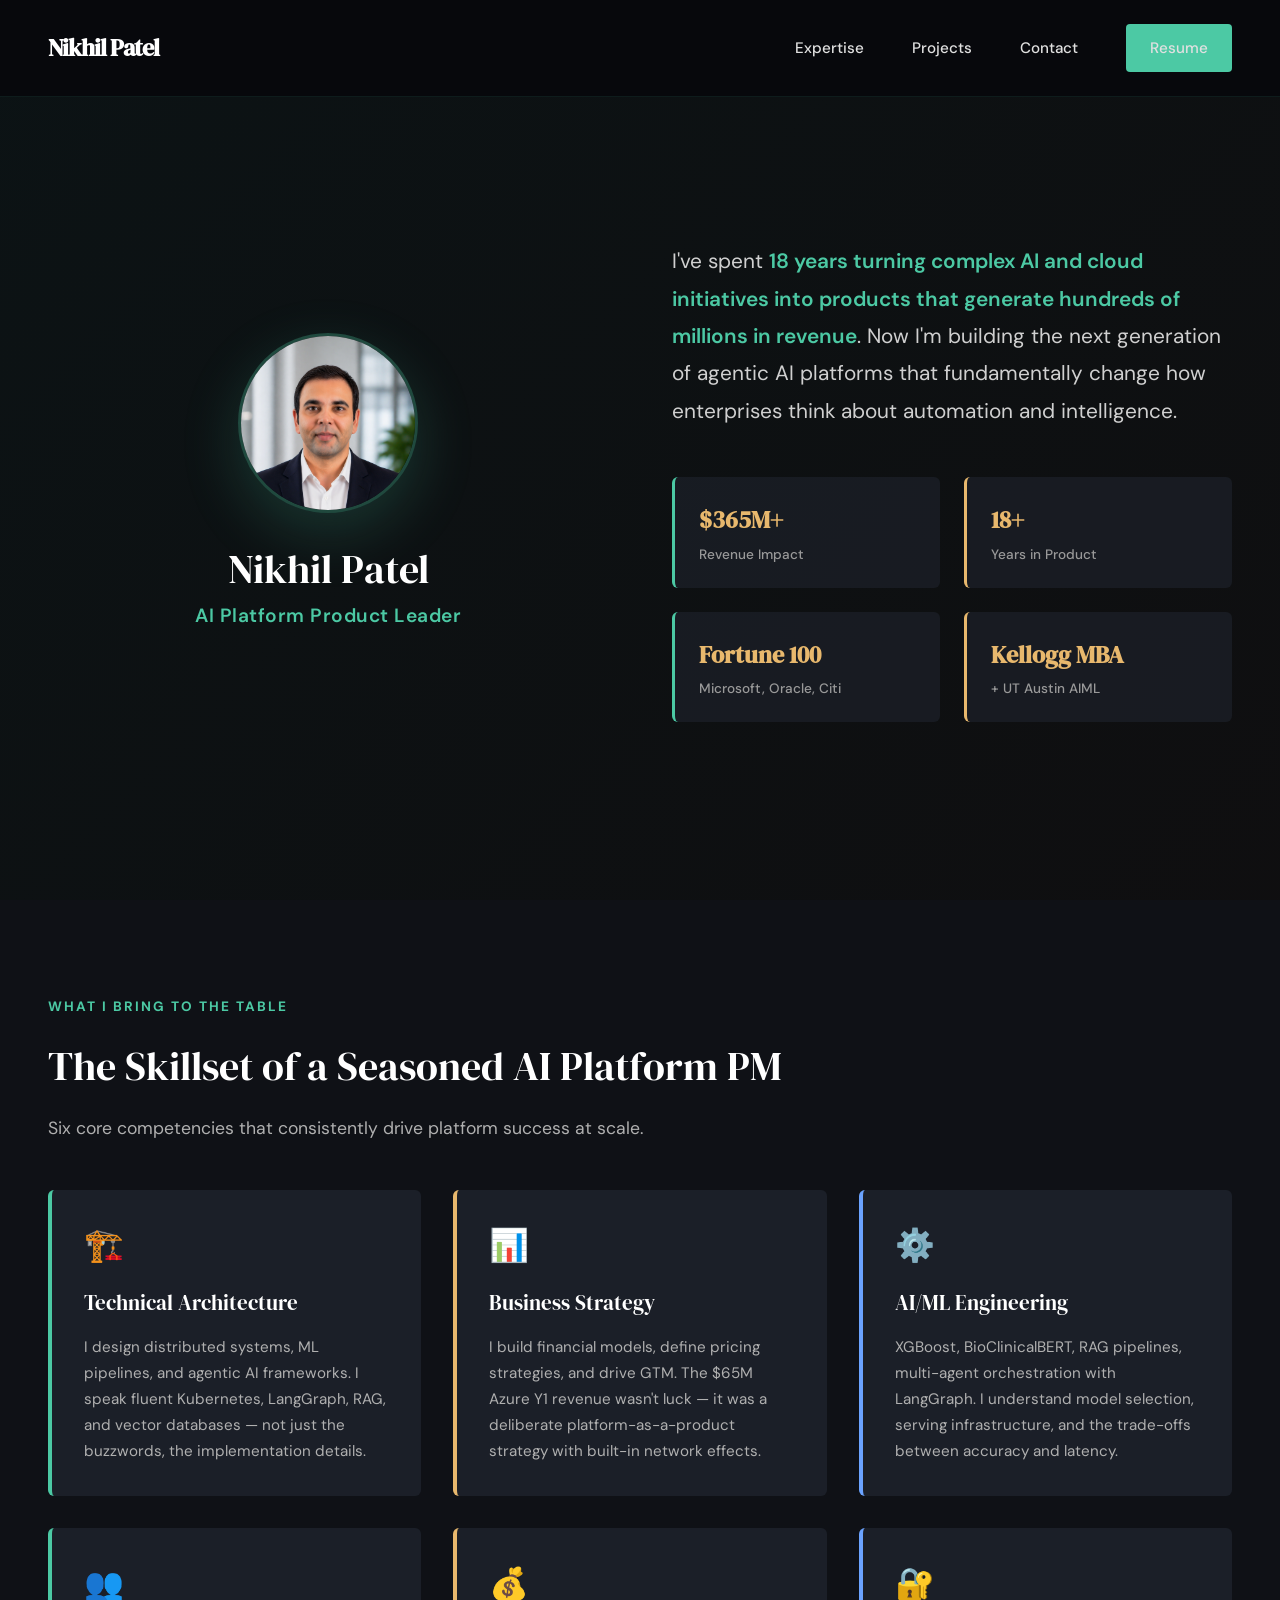
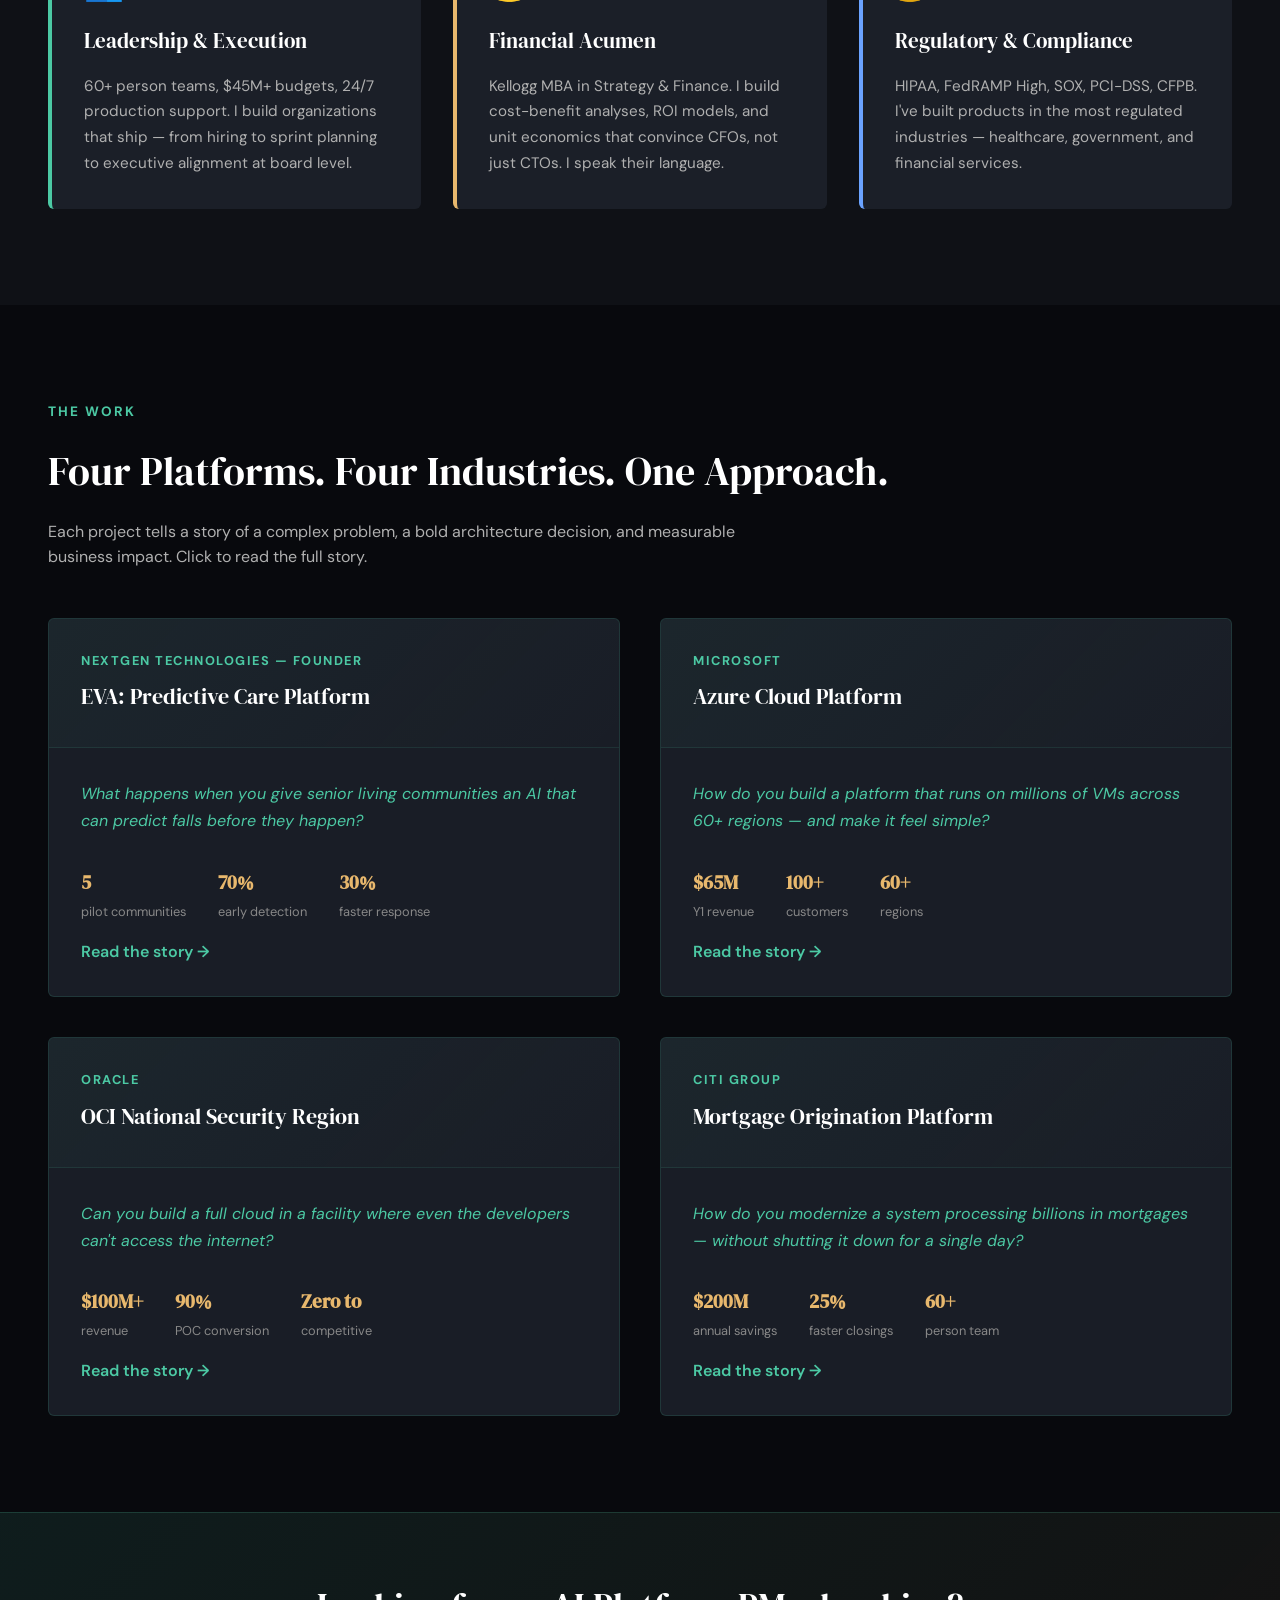
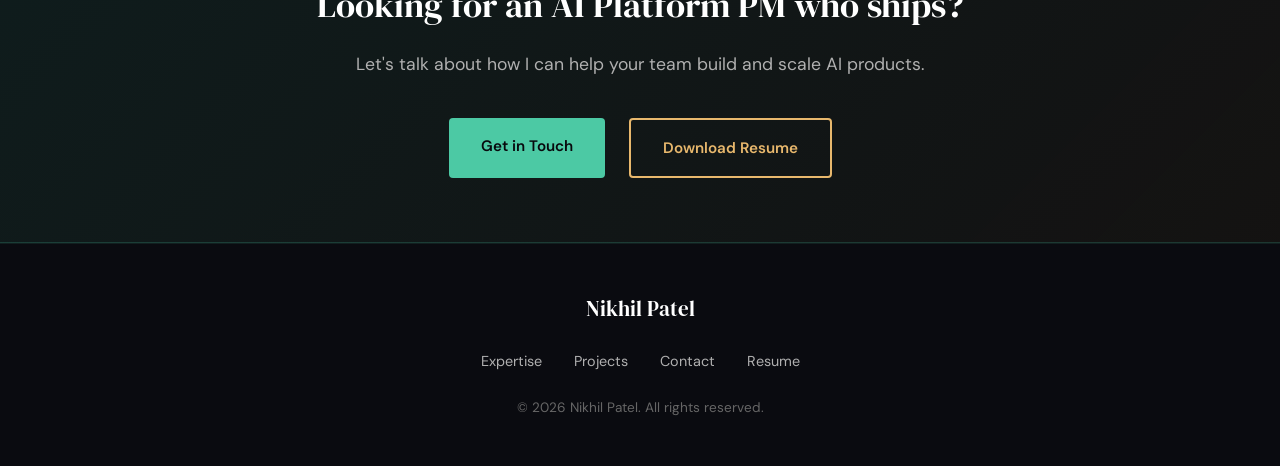
==== index.html @ 4d77e993 "Add files via upload" ====
<!DOCTYPE html>
<html lang="en">
<head>
    <meta charset="UTF-8">
    <meta name="viewport" content="width=device-width, initial-scale=1.0">
    <title>Nikhil Patel — AI Platform Product Leader</title>
    <link href="https://fonts.googleapis.com/css2?family=DM+Sans:wght@400;500;700&family=DM+Serif+Display:wght@400&display=swap" rel="stylesheet">
    <style>
        * {
            margin: 0;
            padding: 0;
            box-sizing: border-box;
        }

        body {
            font-family: 'DM Sans', sans-serif;
            background-color: #08090d;
            color: #e0e0e0;
            line-height: 1.6;
            overflow-x: hidden;
        }

        /* Navigation */
        nav {
            position: fixed;
            top: 0;
            left: 0;
            right: 0;
            background: rgba(8, 9, 13, 0.98);
            backdrop-filter: blur(10px);
            padding: 1.5rem 3rem;
            display: flex;
            justify-content: space-between;
            align-items: center;
            z-index: 1000;
            border-bottom: 1px solid rgba(76, 201, 164, 0.1);
        }

        .nav-logo {
            font-family: 'DM Serif Display', serif;
            font-size: 1.5rem;
            font-weight: 700;
            color: #ffffff;
            letter-spacing: -1px;
        }

        .nav-links {
            display: flex;
            gap: 3rem;
            align-items: center;
            list-style: none;
        }

        .nav-links a {
            color: #e0e0e0;
            text-decoration: none;
            font-size: 0.95rem;
            font-weight: 500;
            transition: color 0.3s ease;
        }

        .nav-links a:hover {
            color: #4CC9A4;
        }

        .nav-cta {
            background: #4CC9A4;
            color: #08090d;
            padding: 0.75rem 1.5rem;
            border-radius: 4px;
            font-weight: 600;
            font-size: 0.9rem;
            text-decoration: none;
            transition: all 0.3s ease;
            display: inline-block;
        }

        .nav-cta:hover {
            background: #E8B86D;
            transform: translateY(-2px);
        }

        .hamburger {
            display: none;
            flex-direction: column;
            cursor: pointer;
            gap: 6px;
        }

        .hamburger span {
            width: 25px;
            height: 2.5px;
            background: #e0e0e0;
            border-radius: 2px;
            transition: all 0.3s ease;
        }

        .hamburger.active span:nth-child(1) {
            transform: rotate(45deg) translate(8px, 8px);
        }

        .hamburger.active span:nth-child(2) {
            opacity: 0;
        }

        .hamburger.active span:nth-child(3) {
            transform: rotate(-45deg) translate(7px, -7px);
        }

        /* Hero Section */
        .hero {
            min-height: 100vh;
            display: grid;
            grid-template-columns: 1fr 1fr;
            gap: 4rem;
            align-items: center;
            padding: 8rem 3rem 4rem;
            background: linear-gradient(135deg, rgba(76, 201, 164, 0.05) 0%, rgba(232, 184, 109, 0.03) 100%);
        }

        .hero-left {
            display: flex;
            flex-direction: column;
            align-items: center;
            gap: 2rem;
        }

        #profilePhoto {
            width: 180px;
            height: 180px;
            border-radius: 50%;
            object-fit: cover;
            object-position: center top;
            box-shadow: 0 20px 60px rgba(76, 201, 164, 0.2);
            border: 3px solid rgba(76, 201, 164, 0.3);
        }

        .hero-name {
            text-align: center;
        }

        .hero-name h1 {
            font-family: 'DM Serif Display', serif;
            font-size: 2.5rem;
            color: #ffffff;
            margin-bottom: 0.5rem;
            font-weight: 400;
            line-height: 1.2;
        }

        .hero-title {
            font-size: 1.2rem;
            color: #4CC9A4;
            font-weight: 600;
            letter-spacing: 0.5px;
        }

        .hero-right {
            display: flex;
            flex-direction: column;
            justify-content: center;
            gap: 3rem;
        }

        .narrative-hook {
            font-size: 1.3rem;
            line-height: 1.8;
            color: #d0d0d0;
        }

        .narrative-hook strong {
            color: #4CC9A4;
            font-weight: 600;
        }

        .stats-grid {
            display: grid;
            grid-template-columns: repeat(2, 1fr);
            gap: 1.5rem;
        }

        .stat-card {
            background: rgba(30, 35, 45, 0.6);
            padding: 1.5rem;
            border-radius: 6px;
            border-left: 3px solid #4CC9A4;
        }

        .stat-card:nth-child(2) {
            border-left-color: #E8B86D;
        }

        .stat-card:nth-child(3) {
            border-left-color: #4CC9A4;
        }

        .stat-card:nth-child(4) {
            border-left-color: #E8B86D;
        }

        .stat-value {
            font-family: 'DM Serif Display', serif;
            font-size: 1.5rem;
            color: #E8B86D;
            font-weight: 700;
            margin-bottom: 0.3rem;
        }

        .stat-label {
            font-size: 0.85rem;
            color: #999;
            font-weight: 500;
            line-height: 1.4;
        }

        /* Competencies Section */
        .competencies-section {
            padding: 6rem 3rem;
            background: #0f1116;
        }

        .section-label {
            font-size: 0.85rem;
            letter-spacing: 2px;
            color: #4CC9A4;
            text-transform: uppercase;
            margin-bottom: 1rem;
            font-weight: 700;
        }

        .section-heading {
            font-family: 'DM Serif Display', serif;
            font-size: 2.5rem;
            margin-bottom: 1rem;
            color: #ffffff;
            font-weight: 400;
        }

        .section-subtitle {
            font-size: 1.1rem;
            color: #b0b0b0;
            margin-bottom: 3rem;
            max-width: 800px;
        }

        .cards-container {
            display: grid;
            grid-template-columns: repeat(3, 1fr);
            gap: 2rem;
        }

        .competency-card {
            background: rgba(30, 35, 45, 0.8);
            padding: 2rem;
            border-radius: 6px;
            border-left: 4px solid #4CC9A4;
            transition: all 0.3s ease;
            display: flex;
            flex-direction: column;
            gap: 1rem;
        }

        .competency-card:nth-child(2) {
            border-left-color: #E8B86D;
        }

        .competency-card:nth-child(3) {
            border-left-color: #6ba3ff;
        }

        .competency-card:nth-child(4) {
            border-left-color: #4CC9A4;
        }

        .competency-card:nth-child(5) {
            border-left-color: #E8B86D;
        }

        .competency-card:nth-child(6) {
            border-left-color: #6ba3ff;
        }

        .competency-card:hover {
            transform: translateY(-5px);
            box-shadow: 0 15px 40px rgba(0, 0, 0, 0.5);
        }

        .card-icon {
            font-size: 2rem;
            height: 3rem;
            display: flex;
            align-items: center;
        }

        .competency-card h3 {
            font-family: 'DM Serif Display', serif;
            font-size: 1.3rem;
            color: #ffffff;
            font-weight: 400;
            margin: 0;
        }

        .competency-card p {
            color: #b0b0b0;
            line-height: 1.7;
            font-size: 0.95rem;
            margin: 0;
        }

        /* Projects Section */
        .projects-section {
            padding: 6rem 3rem;
            background: #08090d;
        }

        .projects-subtitle {
            color: #b0b0b0;
            font-size: 1rem;
            margin-bottom: 3rem;
            max-width: 700px;
        }

        .projects-grid {
            display: grid;
            grid-template-columns: repeat(2, 1fr);
            gap: 2.5rem;
        }

        .project-card {
            background: rgba(30, 35, 45, 0.8);
            border: 1px solid rgba(76, 201, 164, 0.15);
            border-radius: 6px;
            overflow: hidden;
            transition: all 0.3s ease;
            text-decoration: none;
            color: inherit;
            display: flex;
            flex-direction: column;
            height: 100%;
        }

        .project-card:hover {
            border-color: #4CC9A4;
            transform: translateY(-8px);
            box-shadow: 0 20px 50px rgba(76, 201, 164, 0.15);
        }

        .project-header {
            padding: 2rem;
            border-bottom: 1px solid rgba(76, 201, 164, 0.1);
            background: linear-gradient(135deg, rgba(76, 201, 164, 0.05) 0%, transparent 100%);
        }

        .project-company {
            font-size: 0.8rem;
            color: #4CC9A4;
            text-transform: uppercase;
            letter-spacing: 1.5px;
            font-weight: 700;
            margin-bottom: 0.5rem;
        }

        .project-title {
            font-family: 'DM Serif Display', serif;
            font-size: 1.4rem;
            color: #ffffff;
            font-weight: 400;
        }

        .project-body {
            padding: 2rem;
            flex-grow: 1;
            display: flex;
            flex-direction: column;
        }

        .project-story {
            color: #d0d0d0;
            line-height: 1.7;
            margin-bottom: 2rem;
            flex-grow: 1;
            font-size: 1rem;
            font-style: italic;
            color: #4CC9A4;
        }

        .project-metrics {
            display: flex;
            gap: 2rem;
            flex-wrap: wrap;
        }

        .metric {
            display: flex;
            flex-direction: column;
        }

        .metric-value {
            font-family: 'DM Serif Display', serif;
            font-size: 1.2rem;
            color: #E8B86D;
            font-weight: 700;
        }

        .metric-label {
            font-size: 0.8rem;
            color: #888;
            margin-top: 0.3rem;
        }

        .project-cta {
            display: inline-flex;
            align-items: center;
            gap: 0.5rem;
            color: #4CC9A4;
            font-weight: 600;
            margin-top: 1rem;
            transition: gap 0.3s ease;
        }

        .project-cta:hover {
            gap: 1rem;
        }

        /* CTA Banner */
        .cta-banner {
            padding: 4rem 3rem;
            background: linear-gradient(135deg, rgba(76, 201, 164, 0.1) 0%, rgba(232, 184, 109, 0.05) 100%);
            border-top: 1px solid rgba(76, 201, 164, 0.2);
            border-bottom: 1px solid rgba(76, 201, 164, 0.2);
            text-align: center;
        }

        .cta-banner h2 {
            font-family: 'DM Serif Display', serif;
            font-size: 2.2rem;
            color: #ffffff;
            margin-bottom: 1rem;
            font-weight: 400;
        }

        .cta-banner p {
            font-size: 1.1rem;
            color: #b0b0b0;
            margin-bottom: 2.5rem;
            max-width: 600px;
            margin-left: auto;
            margin-right: auto;
        }

        .cta-buttons {
            display: flex;
            gap: 1.5rem;
            justify-content: center;
            flex-wrap: wrap;
        }

        /* Buttons */
        .btn {
            padding: 1rem 2rem;
            border-radius: 4px;
            font-weight: 600;
            font-size: 0.95rem;
            text-decoration: none;
            display: inline-block;
            transition: all 0.3s ease;
            cursor: pointer;
            border: none;
        }

        .btn-primary {
            background: #4CC9A4;
            color: #08090d;
        }

        .btn-primary:hover {
            background: #3ab392;
            transform: translateY(-3px);
            box-shadow: 0 10px 25px rgba(76, 201, 164, 0.2);
        }

        .btn-secondary {
            border: 2px solid #E8B86D;
            color: #E8B86D;
            background: transparent;
        }

        .btn-secondary:hover {
            background: rgba(232, 184, 109, 0.1);
            transform: translateY(-3px);
        }

        /* Footer */
        footer {
            padding: 3rem;
            background: #0a0b10;
            border-top: 1px solid rgba(76, 201, 164, 0.1);
            text-align: center;
        }

        .footer-content {
            max-width: 1200px;
            margin: 0 auto;
        }

        .footer-name {
            font-family: 'DM Serif Display', serif;
            font-size: 1.3rem;
            color: #ffffff;
            margin-bottom: 1.5rem;
            font-weight: 400;
        }

        .footer-links {
            display: flex;
            gap: 2rem;
            justify-content: center;
            margin-bottom: 1.5rem;
            flex-wrap: wrap;
        }

        .footer-links a {
            color: #b0b0b0;
            text-decoration: none;
            font-size: 0.9rem;
            transition: color 0.3s ease;
        }

        .footer-links a:hover {
            color: #4CC9A4;
        }

        .footer-copyright {
            color: #666;
            font-size: 0.85rem;
        }

        /* Mobile Responsive */
        @media (max-width: 1200px) {
            .hero {
                grid-template-columns: 1fr;
                gap: 2rem;
            }

            .hero-left {
                order: 1;
            }

            .hero-right {
                order: 2;
            }

            .cards-container {
                grid-template-columns: repeat(2, 1fr);
            }

            .projects-grid {
                grid-template-columns: 1fr;
            }
        }

        @media (max-width: 768px) {
            nav {
                padding: 1.5rem 1.5rem;
            }

            .nav-links {
                display: none;
                position: absolute;
                top: 70px;
                left: 0;
                right: 0;
                flex-direction: column;
                gap: 1rem;
                padding: 2rem;
                background: rgba(8, 9, 13, 0.99);
                border-bottom: 1px solid rgba(76, 201, 164, 0.1);
            }

            .nav-links.active {
                display: flex;
            }

            .hamburger {
                display: flex;
            }

            .hero {
                padding: 7rem 1.5rem 3rem;
                min-height: auto;
                padding-top: 8rem;
            }

            .hero-name h1 {
                font-size: 1.8rem;
            }

            .narrative-hook {
                font-size: 1.1rem;
            }

            .stats-grid {
                grid-template-columns: 1fr;
                gap: 1rem;
            }

            .competencies-section,
            .projects-section,
            .cta-banner {
                padding: 4rem 1.5rem;
            }

            .section-heading {
                font-size: 2rem;
            }

            .cards-container {
                grid-template-columns: 1fr;
            }

            .cta-banner h2 {
                font-size: 1.5rem;
            }

            .cta-buttons {
                flex-direction: column;
            }

            .cta-buttons .btn {
                width: 100%;
                text-align: center;
            }

            footer {
                padding: 2rem 1.5rem;
            }
        }

        @media (max-width: 480px) {
            nav {
                padding: 1rem 1rem;
            }

            .nav-logo {
                font-size: 1.2rem;
            }

            .hero {
                padding: 6rem 1rem 2rem;
                gap: 1.5rem;
            }

            .hero-name h1 {
                font-size: 1.5rem;
            }

            .hero-title {
                font-size: 1rem;
            }

            .narrative-hook {
                font-size: 1rem;
            }

            #profilePhoto {
                width: 140px;
                height: 140px;
            }

            .section-heading {
                font-size: 1.5rem;
            }

            .competency-card {
                padding: 1.5rem;
            }

            .competency-card h3 {
                font-size: 1.1rem;
            }

            .competency-card p {
                font-size: 0.9rem;
            }

            .project-title {
                font-size: 1.1rem;
            }

            .cta-banner p {
                font-size: 1rem;
            }

            .btn {
                padding: 0.8rem 1.5rem;
                font-size: 0.9rem;
            }
        }
    </style>
</head>
<body>
    <!-- Navigation -->
    <nav>
        <div class="nav-logo">Nikhil Patel</div>
        <ul class="nav-links" id="navLinks">
            <li><a href="#competencies">Expertise</a></li>
            <li><a href="#projects">Projects</a></li>
            <li><a href="contact.html">Contact</a></li>
            <li><a href="Nikhil_Resume.pdf" class="nav-cta">Resume</a></li>
        </ul>
        <div class="hamburger" id="hamburger">
            <span></span>
            <span></span>
            <span></span>
        </div>
    </nav>

    <!-- Hero Section -->
    <section class="hero">
        <div class="hero-left">
            <img id="profilePhoto" src="Nikhil headshot.PNG" alt="Nikhil Patel — AI Platform Product Leader">
            <div class="hero-name">
                <h1>Nikhil Patel</h1>
                <div class="hero-title">AI Platform Product Leader</div>
            </div>
        </div>

        <div class="hero-right">
            <p class="narrative-hook">I've spent <strong>18 years turning complex AI and cloud initiatives into products that generate hundreds of millions in revenue</strong>. Now I'm building the next generation of agentic AI platforms that fundamentally change how enterprises think about automation and intelligence.</p>

            <div class="stats-grid">
                <div class="stat-card">
                    <div class="stat-value">$365M+</div>
                    <div class="stat-label">Revenue Impact</div>
                </div>
                <div class="stat-card">
                    <div class="stat-value">18+</div>
                    <div class="stat-label">Years in Product</div>
                </div>
                <div class="stat-card">
                    <div class="stat-value">Fortune 100</div>
                    <div class="stat-label">Microsoft, Oracle, Citi</div>
                </div>
                <div class="stat-card">
                    <div class="stat-value">Kellogg MBA</div>
                    <div class="stat-label">+ UT Austin AIML</div>
                </div>
            </div>
        </div>
    </section>

    <!-- Competencies Section -->
    <section class="competencies-section" id="competencies">
        <div class="section-label">WHAT I BRING TO THE TABLE</div>
        <h2 class="section-heading">The Skillset of a Seasoned AI Platform PM</h2>
        <p class="section-subtitle">Six core competencies that consistently drive platform success at scale.</p>

        <div class="cards-container">
            <div class="competency-card">
                <div class="card-icon">🏗️</div>
                <h3>Technical Architecture</h3>
                <p>I design distributed systems, ML pipelines, and agentic AI frameworks. I speak fluent Kubernetes, LangGraph, RAG, and vector databases — not just the buzzwords, the implementation details.</p>
            </div>

            <div class="competency-card">
                <div class="card-icon">📊</div>
                <h3>Business Strategy</h3>
                <p>I build financial models, define pricing strategies, and drive GTM. The $65M Azure Y1 revenue wasn't luck — it was a deliberate platform-as-a-product strategy with built-in network effects.</p>
            </div>

            <div class="competency-card">
                <div class="card-icon">⚙️</div>
                <h3>AI/ML Engineering</h3>
                <p>XGBoost, BioClinicalBERT, RAG pipelines, multi-agent orchestration with LangGraph. I understand model selection, serving infrastructure, and the trade-offs between accuracy and latency.</p>
            </div>

            <div class="competency-card">
                <div class="card-icon">👥</div>
                <h3>Leadership & Execution</h3>
                <p>60+ person teams, $45M+ budgets, 24/7 production support. I build organizations that ship — from hiring to sprint planning to executive alignment at board level.</p>
            </div>

            <div class="competency-card">
                <div class="card-icon">💰</div>
                <h3>Financial Acumen</h3>
                <p>Kellogg MBA in Strategy & Finance. I build cost-benefit analyses, ROI models, and unit economics that convince CFOs, not just CTOs. I speak their language.</p>
            </div>

            <div class="competency-card">
                <div class="card-icon">🔐</div>
                <h3>Regulatory & Compliance</h3>
                <p>HIPAA, FedRAMP High, SOX, PCI-DSS, CFPB. I've built products in the most regulated industries — healthcare, government, and financial services.</p>
            </div>
        </div>
    </section>

    <!-- Projects Section -->
    <section class="projects-section" id="projects">
        <div class="section-label">THE WORK</div>
        <h2 class="section-heading">Four Platforms. Four Industries. One Approach.</h2>
        <p class="projects-subtitle">Each project tells a story of a complex problem, a bold architecture decision, and measurable business impact. Click to read the full story.</p>

        <div class="projects-grid">
            <!-- EVA Project -->
            <a href="project-eva.html" class="project-card">
                <div class="project-header">
                    <div class="project-company">NEXTGEN TECHNOLOGIES — FOUNDER</div>
                    <div class="project-title">EVA: Predictive Care Platform</div>
                </div>
                <div class="project-body">
                    <p class="project-story">What happens when you give senior living communities an AI that can predict falls before they happen?</p>
                    <div class="project-metrics">
                        <div class="metric">
                            <div class="metric-value">5</div>
                            <div class="metric-label">pilot communities</div>
                        </div>
                        <div class="metric">
                            <div class="metric-value">70%</div>
                            <div class="metric-label">early detection</div>
                        </div>
                        <div class="metric">
                            <div class="metric-value">30%</div>
                            <div class="metric-label">faster response</div>
                        </div>
                    </div>
                    <span class="project-cta">Read the story →</span>
                </div>
            </a>

            <!-- Azure Project -->
            <a href="project-azure.html" class="project-card">
                <div class="project-header">
                    <div class="project-company">MICROSOFT</div>
                    <div class="project-title">Azure Cloud Platform</div>
                </div>
                <div class="project-body">
                    <p class="project-story">How do you build a platform that runs on millions of VMs across 60+ regions — and make it feel simple?</p>
                    <div class="project-metrics">
                        <div class="metric">
                            <div class="metric-value">$65M</div>
                            <div class="metric-label">Y1 revenue</div>
                        </div>
                        <div class="metric">
                            <div class="metric-value">100+</div>
                            <div class="metric-label">customers</div>
                        </div>
                        <div class="metric">
                            <div class="metric-value">60+</div>
                            <div class="metric-label">regions</div>
                        </div>
                    </div>
                    <span class="project-cta">Read the story →</span>
                </div>
            </a>

            <!-- OCI Project -->
            <a href="project-oci.html" class="project-card">
                <div class="project-header">
                    <div class="project-company">ORACLE</div>
                    <div class="project-title">OCI National Security Region</div>
                </div>
                <div class="project-body">
                    <p class="project-story">Can you build a full cloud in a facility where even the developers can't access the internet?</p>
                    <div class="project-metrics">
                        <div class="metric">
                            <div class="metric-value">$100M+</div>
                            <div class="metric-label">revenue</div>
                        </div>
                        <div class="metric">
                            <div class="metric-value">90%</div>
                            <div class="metric-label">POC conversion</div>
                        </div>
                        <div class="metric">
                            <div class="metric-value">Zero to</div>
                            <div class="metric-label">competitive</div>
                        </div>
                    </div>
                    <span class="project-cta">Read the story →</span>
                </div>
            </a>

            <!-- Citi Project -->
            <a href="project-citi.html" class="project-card">
                <div class="project-header">
                    <div class="project-company">CITI GROUP</div>
                    <div class="project-title">Mortgage Origination Platform</div>
                </div>
                <div class="project-body">
                    <p class="project-story">How do you modernize a system processing billions in mortgages — without shutting it down for a single day?</p>
                    <div class="project-metrics">
                        <div class="metric">
                            <div class="metric-value">$200M</div>
                            <div class="metric-label">annual savings</div>
                        </div>
                        <div class="metric">
                            <div class="metric-value">25%</div>
                            <div class="metric-label">faster closings</div>
                        </div>
                        <div class="metric">
                            <div class="metric-value">60+</div>
                            <div class="metric-label">person team</div>
                        </div>
                    </div>
                    <span class="project-cta">Read the story →</span>
                </div>
            </a>
        </div>
    </section>

    <!-- CTA Banner -->
    <section class="cta-banner">
        <h2>Looking for an AI Platform PM who ships?</h2>
        <p>Let's talk about how I can help your team build and scale AI products.</p>
        <div class="cta-buttons">
            <a href="contact.html" class="btn btn-primary">Get in Touch</a>
            <a href="Nikhil_Resume.pdf" class="btn btn-secondary">Download Resume</a>
        </div>
    </section>

    <!-- Footer -->
    <footer>
        <div class="footer-content">
            <div class="footer-name">Nikhil Patel</div>
            <div class="footer-links">
                <a href="#competencies">Expertise</a>
                <a href="#projects">Projects</a>
                <a href="contact.html">Contact</a>
                <a href="Nikhil_Resume.pdf">Resume</a>
            </div>
            <div class="footer-copyright">© 2026 Nikhil Patel. All rights reserved.</div>
        </div>
    </footer>

    <script>
        // Mobile hamburger menu toggle
        const hamburger = document.getElementById('hamburger');
        const navLinks = document.getElementById('navLinks');

        hamburger.addEventListener('click', function() {
            hamburger.classList.toggle('active');
            navLinks.classList.toggle('active');
        });

        // Close menu when a link is clicked
        const navLinksElements = navLinks.querySelectorAll('a');
        navLinksElements.forEach(link => {
            link.addEventListener('click', function() {
                hamburger.classList.remove('active');
                navLinks.classList.remove('active');
            });
        });
    </script>
</body>
</html>
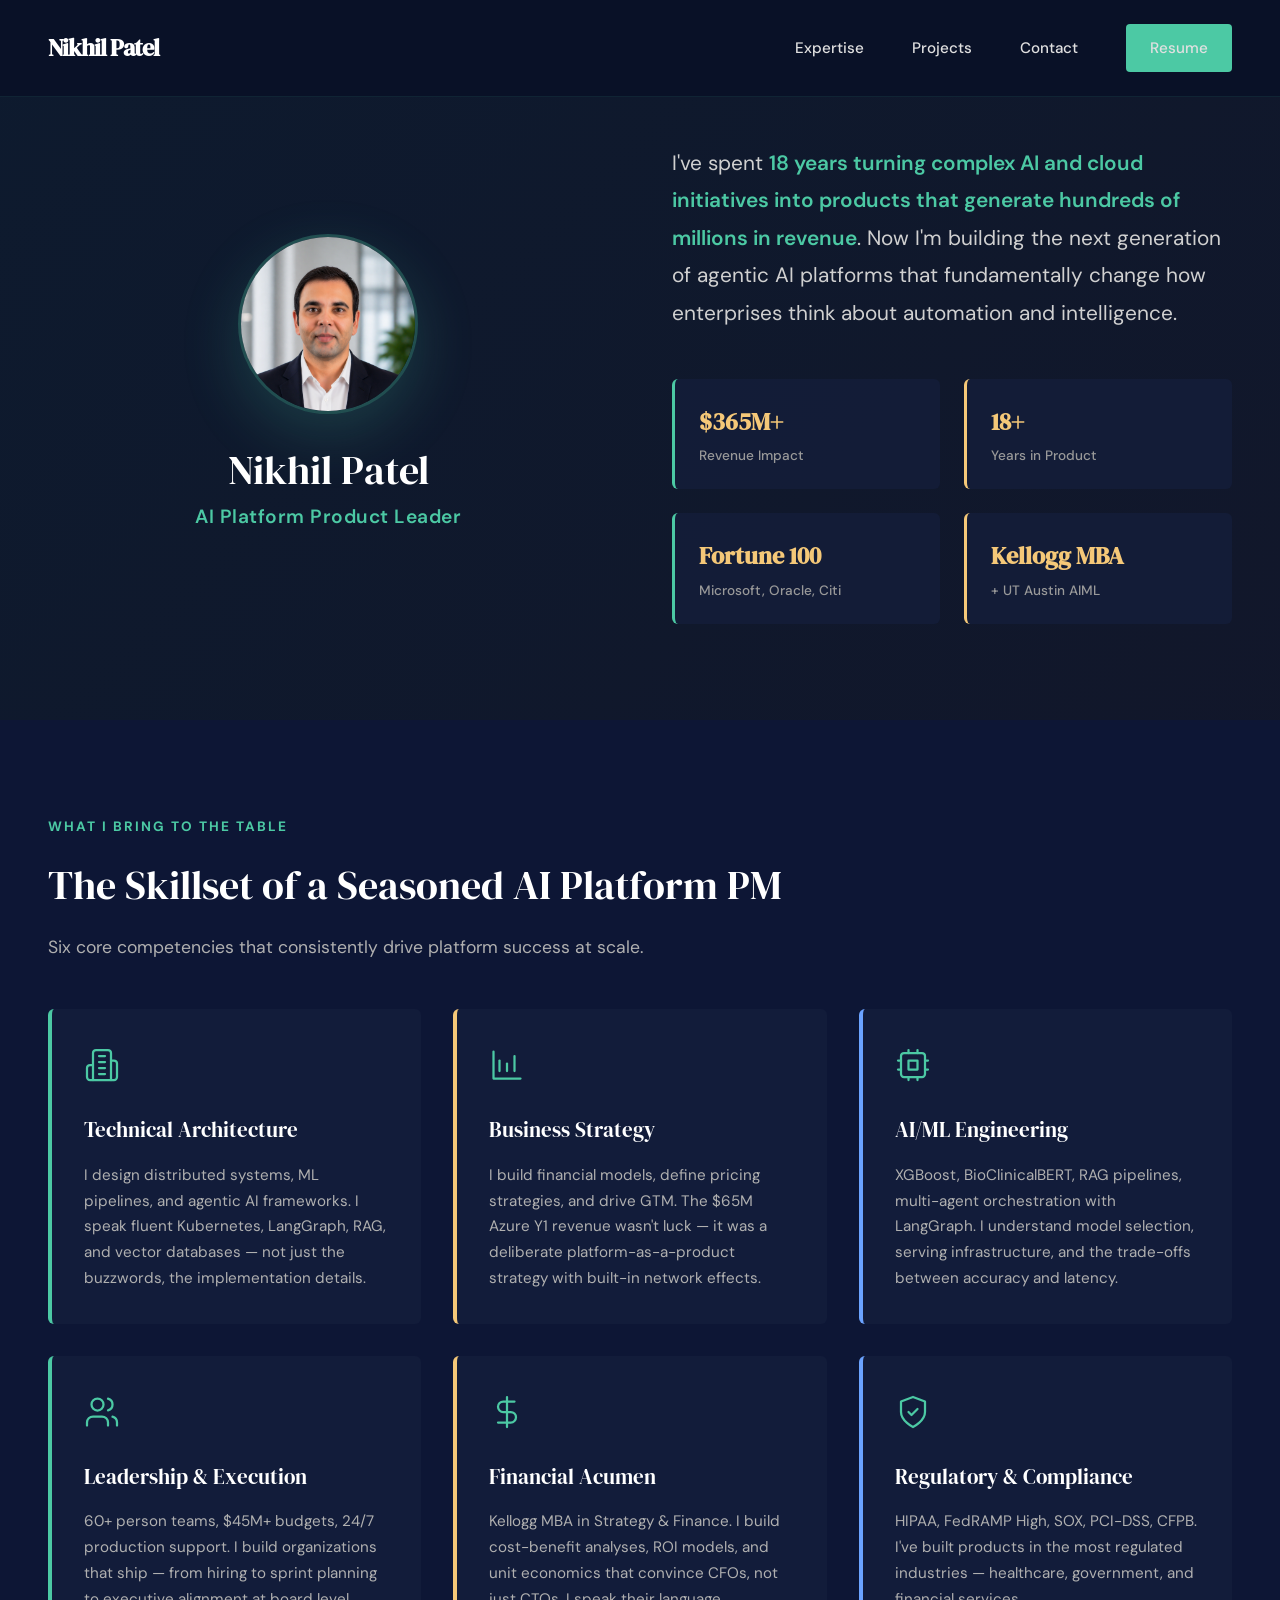
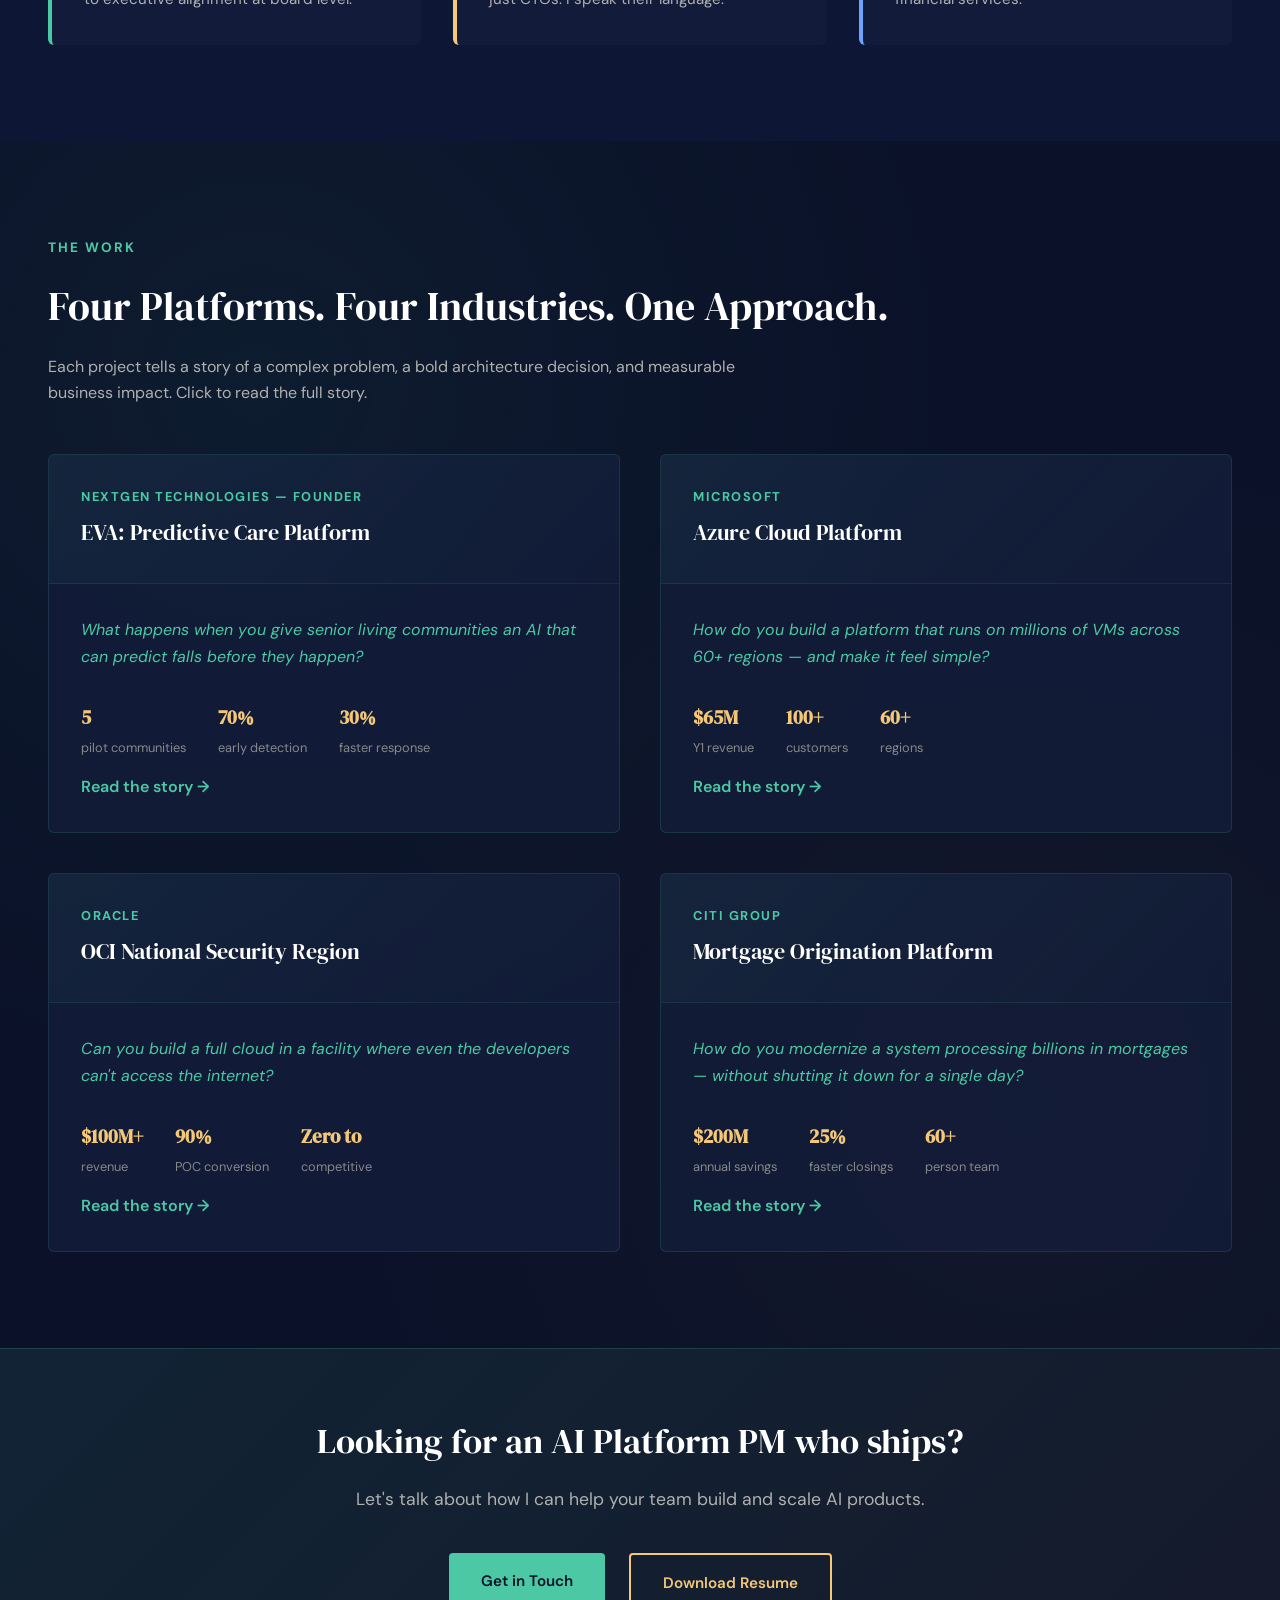
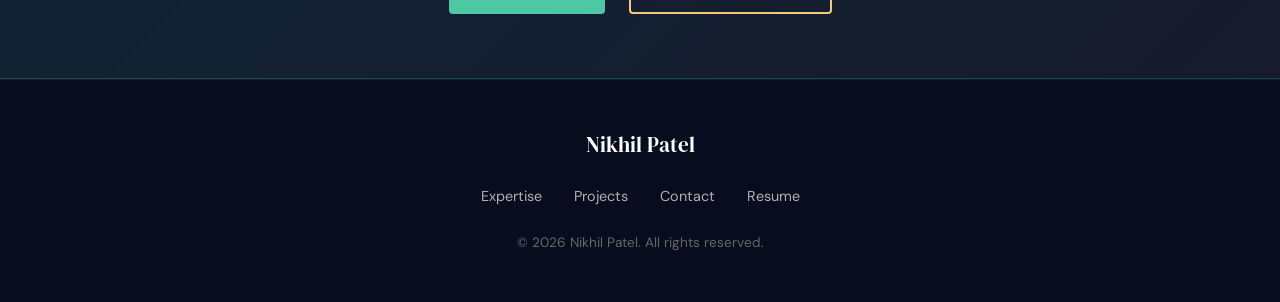
==== commit ac79cc03: "Refresh design system + integrate NextGen ROI story - Warm up palette: midnight-blue backgrounds (#0" ====
--- a/index.html
+++ b/index.html
@@ -1,954 +1,962 @@
-<!DOCTYPE html>
-<html lang="en">
-<head>
-    <meta charset="UTF-8">
-    <meta name="viewport" content="width=device-width, initial-scale=1.0">
-    <title>Nikhil Patel — AI Platform Product Leader</title>
-    <link href="https://fonts.googleapis.com/css2?family=DM+Sans:wght@400;500;700&family=DM+Serif+Display:wght@400&display=swap" rel="stylesheet">
-    <style>
-        * {
-            margin: 0;
-            padding: 0;
-            box-sizing: border-box;
-        }
-
-        body {
-            font-family: 'DM Sans', sans-serif;
-            background-color: #08090d;
-            color: #e0e0e0;
-            line-height: 1.6;
-            overflow-x: hidden;
-        }
-
-        /* Navigation */
-        nav {
-            position: fixed;
-            top: 0;
-            left: 0;
-            right: 0;
-            background: rgba(8, 9, 13, 0.98);
-            backdrop-filter: blur(10px);
-            padding: 1.5rem 3rem;
-            display: flex;
-            justify-content: space-between;
-            align-items: center;
-            z-index: 1000;
-            border-bottom: 1px solid rgba(76, 201, 164, 0.1);
-        }
-
-        .nav-logo {
-            font-family: 'DM Serif Display', serif;
-            font-size: 1.5rem;
-            font-weight: 700;
-            color: #ffffff;
-            letter-spacing: -1px;
-        }
-
-        .nav-links {
-            display: flex;
-            gap: 3rem;
-            align-items: center;
-            list-style: none;
-        }
-
-        .nav-links a {
-            color: #e0e0e0;
-            text-decoration: none;
-            font-size: 0.95rem;
-            font-weight: 500;
-            transition: color 0.3s ease;
-        }
-
-        .nav-links a:hover {
-            color: #4CC9A4;
-        }
-
-        .nav-cta {
-            background: #4CC9A4;
-            color: #08090d;
-            padding: 0.75rem 1.5rem;
-            border-radius: 4px;
-            font-weight: 600;
-            font-size: 0.9rem;
-            text-decoration: none;
-            transition: all 0.3s ease;
-            display: inline-block;
-        }
-
-        .nav-cta:hover {
-            background: #E8B86D;
-            transform: translateY(-2px);
-        }
-
-        .hamburger {
-            display: none;
-            flex-direction: column;
-            cursor: pointer;
-            gap: 6px;
-        }
-
-        .hamburger span {
-            width: 25px;
-            height: 2.5px;
-            background: #e0e0e0;
-            border-radius: 2px;
-            transition: all 0.3s ease;
-        }
-
-        .hamburger.active span:nth-child(1) {
-            transform: rotate(45deg) translate(8px, 8px);
-        }
-
-        .hamburger.active span:nth-child(2) {
-            opacity: 0;
-        }
-
-        .hamburger.active span:nth-child(3) {
-            transform: rotate(-45deg) translate(7px, -7px);
-        }
-
-        /* Hero Section */
-        .hero {
-            min-height: 100vh;
-            display: grid;
-            grid-template-columns: 1fr 1fr;
-            gap: 4rem;
-            align-items: center;
-            padding: 8rem 3rem 4rem;
-            background: linear-gradient(135deg, rgba(76, 201, 164, 0.05) 0%, rgba(232, 184, 109, 0.03) 100%);
-        }
-
-        .hero-left {
-            display: flex;
-            flex-direction: column;
-            align-items: center;
-            gap: 2rem;
-        }
-
-        #profilePhoto {
-            width: 180px;
-            height: 180px;
-            border-radius: 50%;
-            object-fit: cover;
-            object-position: center top;
-            box-shadow: 0 20px 60px rgba(76, 201, 164, 0.2);
-            border: 3px solid rgba(76, 201, 164, 0.3);
-        }
-
-        .hero-name {
-            text-align: center;
-        }
-
-        .hero-name h1 {
-            font-family: 'DM Serif Display', serif;
-            font-size: 2.5rem;
-            color: #ffffff;
-            margin-bottom: 0.5rem;
-            font-weight: 400;
-            line-height: 1.2;
-        }
-
-        .hero-title {
-            font-size: 1.2rem;
-            color: #4CC9A4;
-            font-weight: 600;
-            letter-spacing: 0.5px;
-        }
-
-        .hero-right {
-            display: flex;
-            flex-direction: column;
-            justify-content: center;
-            gap: 3rem;
-        }
-
-        .narrative-hook {
-            font-size: 1.3rem;
-            line-height: 1.8;
-            color: #d0d0d0;
-        }
-
-        .narrative-hook strong {
-            color: #4CC9A4;
-            font-weight: 600;
-        }
-
-        .stats-grid {
-            display: grid;
-            grid-template-columns: repeat(2, 1fr);
-            gap: 1.5rem;
-        }
-
-        .stat-card {
-            background: rgba(30, 35, 45, 0.6);
-            padding: 1.5rem;
-            border-radius: 6px;
-            border-left: 3px solid #4CC9A4;
-        }
-
-        .stat-card:nth-child(2) {
-            border-left-color: #E8B86D;
-        }
-
-        .stat-card:nth-child(3) {
-            border-left-color: #4CC9A4;
-        }
-
-        .stat-card:nth-child(4) {
-            border-left-color: #E8B86D;
-        }
-
-        .stat-value {
-            font-family: 'DM Serif Display', serif;
-            font-size: 1.5rem;
-            color: #E8B86D;
-            font-weight: 700;
-            margin-bottom: 0.3rem;
-        }
-
-        .stat-label {
-            font-size: 0.85rem;
-            color: #999;
-            font-weight: 500;
-            line-height: 1.4;
-        }
-
-        /* Competencies Section */
-        .competencies-section {
-            padding: 6rem 3rem;
-            background: #0f1116;
-        }
-
-        .section-label {
-            font-size: 0.85rem;
-            letter-spacing: 2px;
-            color: #4CC9A4;
-            text-transform: uppercase;
-            margin-bottom: 1rem;
-            font-weight: 700;
-        }
-
-        .section-heading {
-            font-family: 'DM Serif Display', serif;
-            font-size: 2.5rem;
-            margin-bottom: 1rem;
-            color: #ffffff;
-            font-weight: 400;
-        }
-
-        .section-subtitle {
-            font-size: 1.1rem;
-            color: #b0b0b0;
-            margin-bottom: 3rem;
-            max-width: 800px;
-        }
-
-        .cards-container {
-            display: grid;
-            grid-template-columns: repeat(3, 1fr);
-            gap: 2rem;
-        }
-
-        .competency-card {
-            background: rgba(30, 35, 45, 0.8);
-            padding: 2rem;
-            border-radius: 6px;
-            border-left: 4px solid #4CC9A4;
-            transition: all 0.3s ease;
-            display: flex;
-            flex-direction: column;
-            gap: 1rem;
-        }
-
-        .competency-card:nth-child(2) {
-            border-left-color: #E8B86D;
-        }
-
-        .competency-card:nth-child(3) {
-            border-left-color: #6ba3ff;
-        }
-
-        .competency-card:nth-child(4) {
-            border-left-color: #4CC9A4;
-        }
-
-        .competency-card:nth-child(5) {
-            border-left-color: #E8B86D;
-        }
-
-        .competency-card:nth-child(6) {
-            border-left-color: #6ba3ff;
-        }
-
-        .competency-card:hover {
-            transform: translateY(-5px);
-            box-shadow: 0 15px 40px rgba(0, 0, 0, 0.5);
-        }
-
-        .card-icon {
-            font-size: 2rem;
-            height: 3rem;
-            display: flex;
-            align-items: center;
-        }
-
-        .competency-card h3 {
-            font-family: 'DM Serif Display', serif;
-            font-size: 1.3rem;
-            color: #ffffff;
-            font-weight: 400;
-            margin: 0;
-        }
-
-        .competency-card p {
-            color: #b0b0b0;
-            line-height: 1.7;
-            font-size: 0.95rem;
-            margin: 0;
-        }
-
-        /* Projects Section */
-        .projects-section {
-            padding: 6rem 3rem;
-            background: #08090d;
-        }
-
-        .projects-subtitle {
-            color: #b0b0b0;
-            font-size: 1rem;
-            margin-bottom: 3rem;
-            max-width: 700px;
-        }
-
-        .projects-grid {
-            display: grid;
-            grid-template-columns: repeat(2, 1fr);
-            gap: 2.5rem;
-        }
-
-        .project-card {
-            background: rgba(30, 35, 45, 0.8);
-            border: 1px solid rgba(76, 201, 164, 0.15);
-            border-radius: 6px;
-            overflow: hidden;
-            transition: all 0.3s ease;
-            text-decoration: none;
-            color: inherit;
-            display: flex;
-            flex-direction: column;
-            height: 100%;
-        }
-
-        .project-card:hover {
-            border-color: #4CC9A4;
-            transform: translateY(-8px);
-            box-shadow: 0 20px 50px rgba(76, 201, 164, 0.15);
-        }
-
-        .project-header {
-            padding: 2rem;
-            border-bottom: 1px solid rgba(76, 201, 164, 0.1);
-            background: linear-gradient(135deg, rgba(76, 201, 164, 0.05) 0%, transparent 100%);
-        }
-
-        .project-company {
-            font-size: 0.8rem;
-            color: #4CC9A4;
-            text-transform: uppercase;
-            letter-spacing: 1.5px;
-            font-weight: 700;
-            margin-bottom: 0.5rem;
-        }
-
-        .project-title {
-            font-family: 'DM Serif Display', serif;
-            font-size: 1.4rem;
-            color: #ffffff;
-            font-weight: 400;
-        }
-
-        .project-body {
-            padding: 2rem;
-            flex-grow: 1;
-            display: flex;
-            flex-direction: column;
-        }
-
-        .project-story {
-            color: #d0d0d0;
-            line-height: 1.7;
-            margin-bottom: 2rem;
-            flex-grow: 1;
-            font-size: 1rem;
-            font-style: italic;
-            color: #4CC9A4;
-        }
-
-        .project-metrics {
-            display: flex;
-            gap: 2rem;
-            flex-wrap: wrap;
-        }
-
-        .metric {
-            display: flex;
-            flex-direction: column;
-        }
-
-        .metric-value {
-            font-family: 'DM Serif Display', serif;
-            font-size: 1.2rem;
-            color: #E8B86D;
-            font-weight: 700;
-        }
-
-        .metric-label {
-            font-size: 0.8rem;
-            color: #888;
-            margin-top: 0.3rem;
-        }
-
-        .project-cta {
-            display: inline-flex;
-            align-items: center;
-            gap: 0.5rem;
-            color: #4CC9A4;
-            font-weight: 600;
-            margin-top: 1rem;
-            transition: gap 0.3s ease;
-        }
-
-        .project-cta:hover {
-            gap: 1rem;
-        }
-
-        /* CTA Banner */
-        .cta-banner {
-            padding: 4rem 3rem;
-            background: linear-gradient(135deg, rgba(76, 201, 164, 0.1) 0%, rgba(232, 184, 109, 0.05) 100%);
-            border-top: 1px solid rgba(76, 201, 164, 0.2);
-            border-bottom: 1px solid rgba(76, 201, 164, 0.2);
-            text-align: center;
-        }
-
-        .cta-banner h2 {
-            font-family: 'DM Serif Display', serif;
-            font-size: 2.2rem;
-            color: #ffffff;
-            margin-bottom: 1rem;
-            font-weight: 400;
-        }
-
-        .cta-banner p {
-            font-size: 1.1rem;
-            color: #b0b0b0;
-            margin-bottom: 2.5rem;
-            max-width: 600px;
-            margin-left: auto;
-            margin-right: auto;
-        }
-
-        .cta-buttons {
-            display: flex;
-            gap: 1.5rem;
-            justify-content: center;
-            flex-wrap: wrap;
-        }
-
-        /* Buttons */
-        .btn {
-            padding: 1rem 2rem;
-            border-radius: 4px;
-            font-weight: 600;
-            font-size: 0.95rem;
-            text-decoration: none;
-            display: inline-block;
-            transition: all 0.3s ease;
-            cursor: pointer;
-            border: none;
-        }
-
-        .btn-primary {
-            background: #4CC9A4;
-            color: #08090d;
-        }
-
-        .btn-primary:hover {
-            background: #3ab392;
-            transform: translateY(-3px);
-            box-shadow: 0 10px 25px rgba(76, 201, 164, 0.2);
-        }
-
-        .btn-secondary {
-            border: 2px solid #E8B86D;
-            color: #E8B86D;
-            background: transparent;
-        }
-
-        .btn-secondary:hover {
-            background: rgba(232, 184, 109, 0.1);
-            transform: translateY(-3px);
-        }
-
-        /* Footer */
-        footer {
-            padding: 3rem;
-            background: #0a0b10;
-            border-top: 1px solid rgba(76, 201, 164, 0.1);
-            text-align: center;
-        }
-
-        .footer-content {
-            max-width: 1200px;
-            margin: 0 auto;
-        }
-
-        .footer-name {
-            font-family: 'DM Serif Display', serif;
-            font-size: 1.3rem;
-            color: #ffffff;
-            margin-bottom: 1.5rem;
-            font-weight: 400;
-        }
-
-        .footer-links {
-            display: flex;
-            gap: 2rem;
-            justify-content: center;
-            margin-bottom: 1.5rem;
-            flex-wrap: wrap;
-        }
-
-        .footer-links a {
-            color: #b0b0b0;
-            text-decoration: none;
-            font-size: 0.9rem;
-            transition: color 0.3s ease;
-        }
-
-        .footer-links a:hover {
-            color: #4CC9A4;
-        }
-
-        .footer-copyright {
-            color: #666;
-            font-size: 0.85rem;
-        }
-
-        /* Mobile Responsive */
-        @media (max-width: 1200px) {
-            .hero {
-                grid-template-columns: 1fr;
-                gap: 2rem;
-            }
-
-            .hero-left {
-                order: 1;
-            }
-
-            .hero-right {
-                order: 2;
-            }
-
-            .cards-container {
-                grid-template-columns: repeat(2, 1fr);
-            }
-
-            .projects-grid {
-                grid-template-columns: 1fr;
-            }
-        }
-
-        @media (max-width: 768px) {
-            nav {
-                padding: 1.5rem 1.5rem;
-            }
-
-            .nav-links {
-                display: none;
-                position: absolute;
-                top: 70px;
-                left: 0;
-                right: 0;
-                flex-direction: column;
-                gap: 1rem;
-                padding: 2rem;
-                background: rgba(8, 9, 13, 0.99);
-                border-bottom: 1px solid rgba(76, 201, 164, 0.1);
-            }
-
-            .nav-links.active {
-                display: flex;
-            }
-
-            .hamburger {
-                display: flex;
-            }
-
-            .hero {
-                padding: 7rem 1.5rem 3rem;
-                min-height: auto;
-                padding-top: 8rem;
-            }
-
-            .hero-name h1 {
-                font-size: 1.8rem;
-            }
-
-            .narrative-hook {
-                font-size: 1.1rem;
-            }
-
-            .stats-grid {
-                grid-template-columns: 1fr;
-                gap: 1rem;
-            }
-
-            .competencies-section,
-            .projects-section,
-            .cta-banner {
-                padding: 4rem 1.5rem;
-            }
-
-            .section-heading {
-                font-size: 2rem;
-            }
-
-            .cards-container {
-                grid-template-columns: 1fr;
-            }
-
-            .cta-banner h2 {
-                font-size: 1.5rem;
-            }
-
-            .cta-buttons {
-                flex-direction: column;
-            }
-
-            .cta-buttons .btn {
-                width: 100%;
-                text-align: center;
-            }
-
-            footer {
-                padding: 2rem 1.5rem;
-            }
-        }
-
-        @media (max-width: 480px) {
-            nav {
-                padding: 1rem 1rem;
-            }
-
-            .nav-logo {
-                font-size: 1.2rem;
-            }
-
-            .hero {
-                padding: 6rem 1rem 2rem;
-                gap: 1.5rem;
-            }
-
-            .hero-name h1 {
-                font-size: 1.5rem;
-            }
-
-            .hero-title {
-                font-size: 1rem;
-            }
-
-            .narrative-hook {
-                font-size: 1rem;
-            }
-
-            #profilePhoto {
-                width: 140px;
-                height: 140px;
-            }
-
-            .section-heading {
-                font-size: 1.5rem;
-            }
-
-            .competency-card {
-                padding: 1.5rem;
-            }
-
-            .competency-card h3 {
-                font-size: 1.1rem;
-            }
-
-            .competency-card p {
-                font-size: 0.9rem;
-            }
-
-            .project-title {
-                font-size: 1.1rem;
-            }
-
-            .cta-banner p {
-                font-size: 1rem;
-            }
-
-            .btn {
-                padding: 0.8rem 1.5rem;
-                font-size: 0.9rem;
-            }
-        }
-    </style>
-</head>
-<body>
-    <!-- Navigation -->
-    <nav>
-        <div class="nav-logo">Nikhil Patel</div>
-        <ul class="nav-links" id="navLinks">
-            <li><a href="#competencies">Expertise</a></li>
-            <li><a href="#projects">Projects</a></li>
-            <li><a href="contact.html">Contact</a></li>
-            <li><a href="Nikhil_Resume.pdf" class="nav-cta">Resume</a></li>
-        </ul>
-        <div class="hamburger" id="hamburger">
-            <span></span>
-            <span></span>
-            <span></span>
-        </div>
-    </nav>
-
-    <!-- Hero Section -->
-    <section class="hero">
-        <div class="hero-left">
-            <img id="profilePhoto" src="Nikhil headshot.PNG" alt="Nikhil Patel — AI Platform Product Leader">
-            <div class="hero-name">
-                <h1>Nikhil Patel</h1>
-                <div class="hero-title">AI Platform Product Leader</div>
-            </div>
-        </div>
-
-        <div class="hero-right">
-            <p class="narrative-hook">I've spent <strong>18 years turning complex AI and cloud initiatives into products that generate hundreds of millions in revenue</strong>. Now I'm building the next generation of agentic AI platforms that fundamentally change how enterprises think about automation and intelligence.</p>
-
-            <div class="stats-grid">
-                <div class="stat-card">
-                    <div class="stat-value">$365M+</div>
-                    <div class="stat-label">Revenue Impact</div>
-                </div>
-                <div class="stat-card">
-                    <div class="stat-value">18+</div>
-                    <div class="stat-label">Years in Product</div>
-                </div>
-                <div class="stat-card">
-                    <div class="stat-value">Fortune 100</div>
-                    <div class="stat-label">Microsoft, Oracle, Citi</div>
-                </div>
-                <div class="stat-card">
-                    <div class="stat-value">Kellogg MBA</div>
-                    <div class="stat-label">+ UT Austin AIML</div>
-                </div>
-            </div>
-        </div>
-    </section>
-
-    <!-- Competencies Section -->
-    <section class="competencies-section" id="competencies">
-        <div class="section-label">WHAT I BRING TO THE TABLE</div>
-        <h2 class="section-heading">The Skillset of a Seasoned AI Platform PM</h2>
-        <p class="section-subtitle">Six core competencies that consistently drive platform success at scale.</p>
-
-        <div class="cards-container">
-            <div class="competency-card">
-                <div class="card-icon">🏗️</div>
-                <h3>Technical Architecture</h3>
-                <p>I design distributed systems, ML pipelines, and agentic AI frameworks. I speak fluent Kubernetes, LangGraph, RAG, and vector databases — not just the buzzwords, the implementation details.</p>
-            </div>
-
-            <div class="competency-card">
-                <div class="card-icon">📊</div>
-                <h3>Business Strategy</h3>
-                <p>I build financial models, define pricing strategies, and drive GTM. The $65M Azure Y1 revenue wasn't luck — it was a deliberate platform-as-a-product strategy with built-in network effects.</p>
-            </div>
-
-            <div class="competency-card">
-                <div class="card-icon">⚙️</div>
-                <h3>AI/ML Engineering</h3>
-                <p>XGBoost, BioClinicalBERT, RAG pipelines, multi-agent orchestration with LangGraph. I understand model selection, serving infrastructure, and the trade-offs between accuracy and latency.</p>
-            </div>
-
-            <div class="competency-card">
-                <div class="card-icon">👥</div>
-                <h3>Leadership & Execution</h3>
-                <p>60+ person teams, $45M+ budgets, 24/7 production support. I build organizations that ship — from hiring to sprint planning to executive alignment at board level.</p>
-            </div>
-
-            <div class="competency-card">
-                <div class="card-icon">💰</div>
-                <h3>Financial Acumen</h3>
-                <p>Kellogg MBA in Strategy & Finance. I build cost-benefit analyses, ROI models, and unit economics that convince CFOs, not just CTOs. I speak their language.</p>
-            </div>
-
-            <div class="competency-card">
-                <div class="card-icon">🔐</div>
-                <h3>Regulatory & Compliance</h3>
-                <p>HIPAA, FedRAMP High, SOX, PCI-DSS, CFPB. I've built products in the most regulated industries — healthcare, government, and financial services.</p>
-            </div>
-        </div>
-    </section>
-
-    <!-- Projects Section -->
-    <section class="projects-section" id="projects">
-        <div class="section-label">THE WORK</div>
-        <h2 class="section-heading">Four Platforms. Four Industries. One Approach.</h2>
-        <p class="projects-subtitle">Each project tells a story of a complex problem, a bold architecture decision, and measurable business impact. Click to read the full story.</p>
-
-        <div class="projects-grid">
-            <!-- EVA Project -->
-            <a href="project-eva.html" class="project-card">
-                <div class="project-header">
-                    <div class="project-company">NEXTGEN TECHNOLOGIES — FOUNDER</div>
-                    <div class="project-title">EVA: Predictive Care Platform</div>
-                </div>
-                <div class="project-body">
-                    <p class="project-story">What happens when you give senior living communities an AI that can predict falls before they happen?</p>
-                    <div class="project-metrics">
-                        <div class="metric">
-                            <div class="metric-value">5</div>
-                            <div class="metric-label">pilot communities</div>
-                        </div>
-                        <div class="metric">
-                            <div class="metric-value">70%</div>
-                            <div class="metric-label">early detection</div>
-                        </div>
-                        <div class="metric">
-                            <div class="metric-value">30%</div>
-                            <div class="metric-label">faster response</div>
-                        </div>
-                    </div>
-                    <span class="project-cta">Read the story →</span>
-                </div>
-            </a>
-
-            <!-- Azure Project -->
-            <a href="project-azure.html" class="project-card">
-                <div class="project-header">
-                    <div class="project-company">MICROSOFT</div>
-                    <div class="project-title">Azure Cloud Platform</div>
-                </div>
-                <div class="project-body">
-                    <p class="project-story">How do you build a platform that runs on millions of VMs across 60+ regions — and make it feel simple?</p>
-                    <div class="project-metrics">
-                        <div class="metric">
-                            <div class="metric-value">$65M</div>
-                            <div class="metric-label">Y1 revenue</div>
-                        </div>
-                        <div class="metric">
-                            <div class="metric-value">100+</div>
-                            <div class="metric-label">customers</div>
-                        </div>
-                        <div class="metric">
-                            <div class="metric-value">60+</div>
-                            <div class="metric-label">regions</div>
-                        </div>
-                    </div>
-                    <span class="project-cta">Read the story →</span>
-                </div>
-            </a>
-
-            <!-- OCI Project -->
-            <a href="project-oci.html" class="project-card">
-                <div class="project-header">
-                    <div class="project-company">ORACLE</div>
-                    <div class="project-title">OCI National Security Region</div>
-                </div>
-                <div class="project-body">
-                    <p class="project-story">Can you build a full cloud in a facility where even the developers can't access the internet?</p>
-                    <div class="project-metrics">
-                        <div class="metric">
-                            <div class="metric-value">$100M+</div>
-                            <div class="metric-label">revenue</div>
-                        </div>
-                        <div class="metric">
-                            <div class="metric-value">90%</div>
-                            <div class="metric-label">POC conversion</div>
-                        </div>
-                        <div class="metric">
-                            <div class="metric-value">Zero to</div>
-                            <div class="metric-label">competitive</div>
-                        </div>
-                    </div>
-                    <span class="project-cta">Read the story →</span>
-                </div>
-            </a>
-
-            <!-- Citi Project -->
-            <a href="project-citi.html" class="project-card">
-                <div class="project-header">
-                    <div class="project-company">CITI GROUP</div>
-                    <div class="project-title">Mortgage Origination Platform</div>
-                </div>
-                <div class="project-body">
-                    <p class="project-story">How do you modernize a system processing billions in mortgages — without shutting it down for a single day?</p>
-                    <div class="project-metrics">
-                        <div class="metric">
-                            <div class="metric-value">$200M</div>
-                            <div class="metric-label">annual savings</div>
-                        </div>
-                        <div class="metric">
-                            <div class="metric-value">25%</div>
-                            <div class="metric-label">faster closings</div>
-                        </div>
-                        <div class="metric">
-                            <div class="metric-value">60+</div>
-                            <div class="metric-label">person team</div>
-                        </div>
-                    </div>
-                    <span class="project-cta">Read the story →</span>
-                </div>
-            </a>
-        </div>
-    </section>
-
-    <!-- CTA Banner -->
-    <section class="cta-banner">
-        <h2>Looking for an AI Platform PM who ships?</h2>
-        <p>Let's talk about how I can help your team build and scale AI products.</p>
-        <div class="cta-buttons">
-            <a href="contact.html" class="btn btn-primary">Get in Touch</a>
-            <a href="Nikhil_Resume.pdf" class="btn btn-secondary">Download Resume</a>
-        </div>
-    </section>
-
-    <!-- Footer -->
-    <footer>
-        <div class="footer-content">
-            <div class="footer-name">Nikhil Patel</div>
-            <div class="footer-links">
-                <a href="#competencies">Expertise</a>
-                <a href="#projects">Projects</a>
-                <a href="contact.html">Contact</a>
-                <a href="Nikhil_Resume.pdf">Resume</a>
-            </div>
-            <div class="footer-copyright">© 2026 Nikhil Patel. All rights reserved.</div>
-        </div>
-    </footer>
-
-    <script>
-        // Mobile hamburger menu toggle
-        const hamburger = document.getElementById('hamburger');
-        const navLinks = document.getElementById('navLinks');
-
-        hamburger.addEventListener('click', function() {
-            hamburger.classList.toggle('active');
-            navLinks.classList.toggle('active');
-        });
-
-        // Close menu when a link is clicked
-        const navLinksElements = navLinks.querySelectorAll('a');
-        navLinksElements.forEach(link => {
-            link.addEventListener('click', function() {
-                hamburger.classList.remove('active');
-                navLinks.classList.remove('active');
-            });
-        });
-    </script>
-</body>
-</html>
+<!DOCTYPE html>
+<html lang="en">
+<head>
+    <meta charset="UTF-8">
+    <meta name="viewport" content="width=device-width, initial-scale=1.0">
+    <title>Nikhil Patel — AI Platform Product Leader</title>
+    <link href="https://fonts.googleapis.com/css2?family=DM+Sans:wght@400;500;700&family=DM+Serif+Display:wght@400&display=swap" rel="stylesheet">
+    <style>
+        * {
+            margin: 0;
+            padding: 0;
+            box-sizing: border-box;
+        }
+
+        body {
+            font-family: 'DM Sans', sans-serif;
+            background-color: #0a1128;
+            color: #e0e0e0;
+            line-height: 1.6;
+            overflow-x: hidden;
+        }
+
+        /* Navigation */
+        nav {
+            position: fixed;
+            top: 0;
+            left: 0;
+            right: 0;
+            background: rgba(10, 17, 40, 0.95);
+            backdrop-filter: blur(10px);
+            padding: 1.5rem 3rem;
+            display: flex;
+            justify-content: space-between;
+            align-items: center;
+            z-index: 1000;
+            border-bottom: 1px solid rgba(76, 201, 164, 0.1);
+        }
+
+        .nav-logo {
+            font-family: 'DM Serif Display', serif;
+            font-size: 1.5rem;
+            font-weight: 700;
+            color: #ffffff;
+            letter-spacing: -1px;
+        }
+
+        .nav-links {
+            display: flex;
+            gap: 3rem;
+            align-items: center;
+            list-style: none;
+        }
+
+        .nav-links a {
+            color: #e0e0e0;
+            text-decoration: none;
+            font-size: 0.95rem;
+            font-weight: 500;
+            transition: color 0.3s ease;
+        }
+
+        .nav-links a:hover {
+            color: #4CC9A4;
+        }
+
+        .nav-cta {
+            background: #4CC9A4;
+            color: #0a1128;
+            padding: 0.75rem 1.5rem;
+            border-radius: 4px;
+            font-weight: 600;
+            font-size: 0.9rem;
+            text-decoration: none;
+            transition: all 0.3s ease;
+            display: inline-block;
+        }
+
+        .nav-cta:hover {
+            background: #F5C878;
+            transform: translateY(-2px);
+        }
+
+        .hamburger {
+            display: none;
+            flex-direction: column;
+            cursor: pointer;
+            gap: 6px;
+        }
+
+        .hamburger span {
+            width: 25px;
+            height: 2.5px;
+            background: #e0e0e0;
+            border-radius: 2px;
+            transition: all 0.3s ease;
+        }
+
+        .hamburger.active span:nth-child(1) {
+            transform: rotate(45deg) translate(8px, 8px);
+        }
+
+        .hamburger.active span:nth-child(2) {
+            opacity: 0;
+        }
+
+        .hamburger.active span:nth-child(3) {
+            transform: rotate(-45deg) translate(7px, -7px);
+        }
+
+        /* Hero Section */
+        .hero {
+            display: grid;
+            grid-template-columns: 1fr 1fr;
+            gap: 4rem;
+            align-items: center;
+            padding: 9rem 3rem 6rem;
+            background: linear-gradient(135deg, rgba(76, 201, 164, 0.05) 0%, rgba(245, 200, 120, 0.03) 100%);
+            max-width: 1400px;
+            margin: 0 auto;
+        }
+
+        .hero-left {
+            display: flex;
+            flex-direction: column;
+            align-items: center;
+            gap: 2rem;
+        }
+
+        #profilePhoto {
+            width: 180px;
+            height: 180px;
+            border-radius: 50%;
+            object-fit: cover;
+            object-position: center top;
+            box-shadow: 0 20px 60px rgba(76, 201, 164, 0.2);
+            border: 3px solid rgba(76, 201, 164, 0.3);
+        }
+
+        .hero-name {
+            text-align: center;
+        }
+
+        .hero-name h1 {
+            font-family: 'DM Serif Display', serif;
+            font-size: 2.5rem;
+            color: #ffffff;
+            margin-bottom: 0.5rem;
+            font-weight: 400;
+            line-height: 1.2;
+        }
+
+        .hero-title {
+            font-size: 1.2rem;
+            color: #4CC9A4;
+            font-weight: 600;
+            letter-spacing: 0.5px;
+        }
+
+        .hero-right {
+            display: flex;
+            flex-direction: column;
+            justify-content: center;
+            gap: 3rem;
+        }
+
+        .narrative-hook {
+            font-size: 1.3rem;
+            line-height: 1.8;
+            color: #d0d0d0;
+        }
+
+        .narrative-hook strong {
+            color: #4CC9A4;
+            font-weight: 600;
+        }
+
+        .stats-grid {
+            display: grid;
+            grid-template-columns: repeat(2, 1fr);
+            gap: 1.5rem;
+        }
+
+        .stat-card {
+            background: rgba(20, 30, 60, 0.7);
+            padding: 1.5rem;
+            border-radius: 6px;
+            border-left: 3px solid #4CC9A4;
+        }
+
+        .stat-card:nth-child(2) {
+            border-left-color: #F5C878;
+        }
+
+        .stat-card:nth-child(3) {
+            border-left-color: #4CC9A4;
+        }
+
+        .stat-card:nth-child(4) {
+            border-left-color: #F5C878;
+        }
+
+        .stat-value {
+            font-family: 'DM Serif Display', serif;
+            font-size: 1.5rem;
+            color: #F5C878;
+            font-weight: 700;
+            margin-bottom: 0.3rem;
+        }
+
+        .stat-label {
+            font-size: 0.85rem;
+            color: #999;
+            font-weight: 500;
+            line-height: 1.4;
+        }
+
+        /* Competencies Section */
+        .competencies-section {
+            padding: 6rem 3rem;
+            background: #0d1635;
+        }
+
+        .section-label {
+            font-size: 0.85rem;
+            letter-spacing: 2px;
+            color: #4CC9A4;
+            text-transform: uppercase;
+            margin-bottom: 1rem;
+            font-weight: 700;
+        }
+
+        .section-heading {
+            font-family: 'DM Serif Display', serif;
+            font-size: 2.5rem;
+            margin-bottom: 1rem;
+            color: #ffffff;
+            font-weight: 400;
+        }
+
+        .section-subtitle {
+            font-size: 1.1rem;
+            color: #b0b0b0;
+            margin-bottom: 3rem;
+            max-width: 800px;
+        }
+
+        .cards-container {
+            display: grid;
+            grid-template-columns: repeat(3, 1fr);
+            gap: 2rem;
+        }
+
+        .competency-card {
+            background: rgba(20, 30, 60, 0.7);
+            padding: 2rem;
+            border-radius: 6px;
+            border-left: 4px solid #4CC9A4;
+            transition: all 0.3s ease;
+            display: flex;
+            flex-direction: column;
+            gap: 1rem;
+        }
+
+        .competency-card:nth-child(2) {
+            border-left-color: #F5C878;
+        }
+
+        .competency-card:nth-child(3) {
+            border-left-color: #6ba3ff;
+        }
+
+        .competency-card:nth-child(4) {
+            border-left-color: #4CC9A4;
+        }
+
+        .competency-card:nth-child(5) {
+            border-left-color: #F5C878;
+        }
+
+        .competency-card:nth-child(6) {
+            border-left-color: #6ba3ff;
+        }
+
+        .competency-card:hover {
+            transform: translateY(-5px);
+            box-shadow: 0 15px 40px rgba(0, 0, 0, 0.5);
+        }
+
+        .card-icon {
+            height: 3rem;
+            display: flex;
+            align-items: center;
+            color: #4CC9A4;
+            margin-bottom: 0.5rem;
+        }
+        .card-icon svg {
+            width: 2.25rem;
+            height: 2.25rem;
+            stroke-width: 1.5;
+        }
+
+        .competency-card h3 {
+            font-family: 'DM Serif Display', serif;
+            font-size: 1.3rem;
+            color: #ffffff;
+            font-weight: 400;
+            margin: 0;
+        }
+
+        .competency-card p {
+            color: #b0b0b0;
+            line-height: 1.7;
+            font-size: 0.95rem;
+            margin: 0;
+        }
+
+        /* Projects Section */
+        .projects-section {
+            padding: 6rem 3rem;
+            background: #0a1128;
+            background-image: radial-gradient(circle at 20% 20%, rgba(76, 201, 164, 0.06) 0%, transparent 50%), radial-gradient(circle at 80% 80%, rgba(245, 200, 120, 0.04) 0%, transparent 50%);
+        }
+
+        .projects-subtitle {
+            color: #b0b0b0;
+            font-size: 1rem;
+            margin-bottom: 3rem;
+            max-width: 700px;
+        }
+
+        .projects-grid {
+            display: grid;
+            grid-template-columns: repeat(2, 1fr);
+            gap: 2.5rem;
+        }
+
+        .project-card {
+            background: rgba(20, 30, 60, 0.7);
+            border: 1px solid rgba(76, 201, 164, 0.15);
+            border-radius: 6px;
+            overflow: hidden;
+            transition: all 0.3s ease;
+            text-decoration: none;
+            color: inherit;
+            display: flex;
+            flex-direction: column;
+            height: 100%;
+        }
+
+        .project-card:hover {
+            border-color: #4CC9A4;
+            transform: translateY(-8px);
+            box-shadow: 0 20px 50px rgba(76, 201, 164, 0.15);
+        }
+
+        .project-header {
+            padding: 2rem;
+            border-bottom: 1px solid rgba(76, 201, 164, 0.1);
+            background: linear-gradient(135deg, rgba(76, 201, 164, 0.05) 0%, transparent 100%);
+        }
+
+        .project-company {
+            font-size: 0.8rem;
+            color: #4CC9A4;
+            text-transform: uppercase;
+            letter-spacing: 1.5px;
+            font-weight: 700;
+            margin-bottom: 0.5rem;
+        }
+
+        .project-title {
+            font-family: 'DM Serif Display', serif;
+            font-size: 1.4rem;
+            color: #ffffff;
+            font-weight: 400;
+        }
+
+        .project-body {
+            padding: 2rem;
+            flex-grow: 1;
+            display: flex;
+            flex-direction: column;
+        }
+
+        .project-story {
+            color: #d0d0d0;
+            line-height: 1.7;
+            margin-bottom: 2rem;
+            flex-grow: 1;
+            font-size: 1rem;
+            font-style: italic;
+            color: #4CC9A4;
+        }
+
+        .project-metrics {
+            display: flex;
+            gap: 2rem;
+            flex-wrap: wrap;
+        }
+
+        .metric {
+            display: flex;
+            flex-direction: column;
+        }
+
+        .metric-value {
+            font-family: 'DM Serif Display', serif;
+            font-size: 1.2rem;
+            color: #F5C878;
+            font-weight: 700;
+        }
+
+        .metric-label {
+            font-size: 0.8rem;
+            color: #888;
+            margin-top: 0.3rem;
+        }
+
+        .project-cta {
+            display: inline-flex;
+            align-items: center;
+            gap: 0.5rem;
+            color: #4CC9A4;
+            font-weight: 600;
+            margin-top: 1rem;
+            transition: gap 0.3s ease;
+        }
+
+        .project-cta:hover {
+            gap: 1rem;
+        }
+
+        /* CTA Banner */
+        .cta-banner {
+            padding: 4rem 3rem;
+            background: linear-gradient(135deg, rgba(76, 201, 164, 0.1) 0%, rgba(245, 200, 120, 0.05) 100%);
+            border-top: 1px solid rgba(76, 201, 164, 0.2);
+            border-bottom: 1px solid rgba(76, 201, 164, 0.2);
+            text-align: center;
+        }
+
+        .cta-banner h2 {
+            font-family: 'DM Serif Display', serif;
+            font-size: 2.2rem;
+            color: #ffffff;
+            margin-bottom: 1rem;
+            font-weight: 400;
+        }
+
+        .cta-banner p {
+            font-size: 1.1rem;
+            color: #b0b0b0;
+            margin-bottom: 2.5rem;
+            max-width: 600px;
+            margin-left: auto;
+            margin-right: auto;
+        }
+
+        .cta-buttons {
+            display: flex;
+            gap: 1.5rem;
+            justify-content: center;
+            flex-wrap: wrap;
+        }
+
+        /* Buttons */
+        .btn {
+            padding: 1rem 2rem;
+            border-radius: 4px;
+            font-weight: 600;
+            font-size: 0.95rem;
+            text-decoration: none;
+            display: inline-block;
+            transition: all 0.3s ease;
+            cursor: pointer;
+            border: none;
+        }
+
+        .btn-primary {
+            background: #4CC9A4;
+            color: #0a1128;
+        }
+
+        .btn-primary:hover {
+            background: #3ab392;
+            transform: translateY(-3px);
+            box-shadow: 0 10px 25px rgba(76, 201, 164, 0.2);
+        }
+
+        .btn-secondary {
+            border: 2px solid #F5C878;
+            color: #F5C878;
+            background: transparent;
+        }
+
+        .btn-secondary:hover {
+            background: rgba(245, 200, 120, 0.1);
+            transform: translateY(-3px);
+        }
+
+        /* Footer */
+        footer {
+            padding: 3rem;
+            background: #070d1f;
+            border-top: 1px solid rgba(76, 201, 164, 0.1);
+            text-align: center;
+        }
+
+        .footer-content {
+            max-width: 1200px;
+            margin: 0 auto;
+        }
+
+        .footer-name {
+            font-family: 'DM Serif Display', serif;
+            font-size: 1.3rem;
+            color: #ffffff;
+            margin-bottom: 1.5rem;
+            font-weight: 400;
+        }
+
+        .footer-links {
+            display: flex;
+            gap: 2rem;
+            justify-content: center;
+            margin-bottom: 1.5rem;
+            flex-wrap: wrap;
+        }
+
+        .footer-links a {
+            color: #b0b0b0;
+            text-decoration: none;
+            font-size: 0.9rem;
+            transition: color 0.3s ease;
+        }
+
+        .footer-links a:hover {
+            color: #4CC9A4;
+        }
+
+        .footer-copyright {
+            color: #666;
+            font-size: 0.85rem;
+        }
+
+        /* Mobile Responsive */
+        @media (max-width: 1200px) {
+            .hero {
+                grid-template-columns: 1fr;
+                gap: 2rem;
+            }
+
+            .hero-left {
+                order: 1;
+            }
+
+            .hero-right {
+                order: 2;
+            }
+
+            .cards-container {
+                grid-template-columns: repeat(2, 1fr);
+            }
+
+            .projects-grid {
+                grid-template-columns: 1fr;
+            }
+        }
+
+        @media (max-width: 768px) {
+            nav {
+                padding: 1.5rem 1.5rem;
+            }
+
+            .nav-links {
+                display: none;
+                position: absolute;
+                top: 70px;
+                left: 0;
+                right: 0;
+                flex-direction: column;
+                gap: 1rem;
+                padding: 2rem;
+                background: rgba(10, 17, 40, 0.99);
+                border-bottom: 1px solid rgba(76, 201, 164, 0.1);
+            }
+
+            .nav-links.active {
+                display: flex;
+            }
+
+            .hamburger {
+                display: flex;
+            }
+
+            .hero {
+                padding: 7rem 1.5rem 3rem;
+                min-height: auto;
+                padding-top: 8rem;
+            }
+
+            .hero-name h1 {
+                font-size: 1.8rem;
+            }
+
+            .narrative-hook {
+                font-size: 1.1rem;
+            }
+
+            .stats-grid {
+                grid-template-columns: 1fr;
+                gap: 1rem;
+            }
+
+            .competencies-section,
+            .projects-section,
+            .cta-banner {
+                padding: 4rem 1.5rem;
+            }
+
+            .section-heading {
+                font-size: 2rem;
+            }
+
+            .cards-container {
+                grid-template-columns: 1fr;
+            }
+
+            .cta-banner h2 {
+                font-size: 1.5rem;
+            }
+
+            .cta-buttons {
+                flex-direction: column;
+            }
+
+            .cta-buttons .btn {
+                width: 100%;
+                text-align: center;
+            }
+
+            footer {
+                padding: 2rem 1.5rem;
+            }
+        }
+
+        @media (max-width: 480px) {
+            nav {
+                padding: 1rem 1rem;
+            }
+
+            .nav-logo {
+                font-size: 1.2rem;
+            }
+
+            .hero {
+                padding: 6rem 1rem 2rem;
+                gap: 1.5rem;
+            }
+
+            .hero-name h1 {
+                font-size: 1.5rem;
+            }
+
+            .hero-title {
+                font-size: 1rem;
+            }
+
+            .narrative-hook {
+                font-size: 1rem;
+            }
+
+            #profilePhoto {
+                width: 140px;
+                height: 140px;
+            }
+
+            .section-heading {
+                font-size: 1.5rem;
+            }
+
+            .competency-card {
+                padding: 1.5rem;
+            }
+
+            .competency-card h3 {
+                font-size: 1.1rem;
+            }
+
+            .competency-card p {
+                font-size: 0.9rem;
+            }
+
+            .project-title {
+                font-size: 1.1rem;
+            }
+
+            .cta-banner p {
+                font-size: 1rem;
+            }
+
+            .btn {
+                padding: 0.8rem 1.5rem;
+                font-size: 0.9rem;
+            }
+        }
+    </style>
+</head>
+<body>
+    <!-- Navigation -->
+    <nav>
+        <div class="nav-logo">Nikhil Patel</div>
+        <ul class="nav-links" id="navLinks">
+            <li><a href="#competencies">Expertise</a></li>
+            <li><a href="#projects">Projects</a></li>
+            <li><a href="contact.html">Contact</a></li>
+            <li><a href="Nikhil_Resume.pdf" class="nav-cta">Resume</a></li>
+        </ul>
+        <div class="hamburger" id="hamburger">
+            <span></span>
+            <span></span>
+            <span></span>
+        </div>
+    </nav>
+
+    <!-- Hero Section -->
+    <section class="hero">
+        <div class="hero-left">
+            <img id="profilePhoto" src="Nikhil headshot.PNG" alt="Nikhil Patel — AI Platform Product Leader">
+            <div class="hero-name">
+                <h1>Nikhil Patel</h1>
+                <div class="hero-title">AI Platform Product Leader</div>
+            </div>
+        </div>
+
+        <div class="hero-right">
+            <p class="narrative-hook">I've spent <strong>18 years turning complex AI and cloud initiatives into products that generate hundreds of millions in revenue</strong>. Now I'm building the next generation of agentic AI platforms that fundamentally change how enterprises think about automation and intelligence.</p>
+
+            <div class="stats-grid">
+                <div class="stat-card">
+                    <div class="stat-value">$365M+</div>
+                    <div class="stat-label">Revenue Impact</div>
+                </div>
+                <div class="stat-card">
+                    <div class="stat-value">18+</div>
+                    <div class="stat-label">Years in Product</div>
+                </div>
+                <div class="stat-card">
+                    <div class="stat-value">Fortune 100</div>
+                    <div class="stat-label">Microsoft, Oracle, Citi</div>
+                </div>
+                <div class="stat-card">
+                    <div class="stat-value">Kellogg MBA</div>
+                    <div class="stat-label">+ UT Austin AIML</div>
+                </div>
+            </div>
+        </div>
+    </section>
+
+    <!-- Competencies Section -->
+    <section class="competencies-section" id="competencies">
+        <div class="section-label">WHAT I BRING TO THE TABLE</div>
+        <h2 class="section-heading">The Skillset of a Seasoned AI Platform PM</h2>
+        <p class="section-subtitle">Six core competencies that consistently drive platform success at scale.</p>
+
+        <div class="cards-container">
+            <div class="competency-card">
+                <div class="card-icon"><svg xmlns="http://www.w3.org/2000/svg" viewBox="0 0 24 24" fill="none" stroke="currentColor" stroke-linecap="round" stroke-linejoin="round"><path d="M6 22V4a2 2 0 0 1 2-2h8a2 2 0 0 1 2 2v18Z"/><path d="M6 12H4a2 2 0 0 0-2 2v6a2 2 0 0 0 2 2h2"/><path d="M18 9h2a2 2 0 0 1 2 2v9a2 2 0 0 1-2 2h-2"/><path d="M10 6h4"/><path d="M10 10h4"/><path d="M10 14h4"/><path d="M10 18h4"/></svg></div>
+                <h3>Technical Architecture</h3>
+                <p>I design distributed systems, ML pipelines, and agentic AI frameworks. I speak fluent Kubernetes, LangGraph, RAG, and vector databases — not just the buzzwords, the implementation details.</p>
+            </div>
+
+            <div class="competency-card">
+                <div class="card-icon"><svg xmlns="http://www.w3.org/2000/svg" viewBox="0 0 24 24" fill="none" stroke="currentColor" stroke-linecap="round" stroke-linejoin="round"><path d="M3 3v18h18"/><path d="M7 16V9"/><path d="M12 16v-5"/><path d="M17 16V6"/></svg></div>
+                <h3>Business Strategy</h3>
+                <p>I build financial models, define pricing strategies, and drive GTM. The $65M Azure Y1 revenue wasn't luck — it was a deliberate platform-as-a-product strategy with built-in network effects.</p>
+            </div>
+
+            <div class="competency-card">
+                <div class="card-icon"><svg xmlns="http://www.w3.org/2000/svg" viewBox="0 0 24 24" fill="none" stroke="currentColor" stroke-linecap="round" stroke-linejoin="round"><rect x="4" y="4" width="16" height="16" rx="2"/><rect x="9" y="9" width="6" height="6"/><path d="M9 2v2"/><path d="M15 2v2"/><path d="M9 20v2"/><path d="M15 20v2"/><path d="M2 9h2"/><path d="M2 15h2"/><path d="M20 9h2"/><path d="M20 15h2"/></svg></div>
+                <h3>AI/ML Engineering</h3>
+                <p>XGBoost, BioClinicalBERT, RAG pipelines, multi-agent orchestration with LangGraph. I understand model selection, serving infrastructure, and the trade-offs between accuracy and latency.</p>
+            </div>
+
+            <div class="competency-card">
+                <div class="card-icon"><svg xmlns="http://www.w3.org/2000/svg" viewBox="0 0 24 24" fill="none" stroke="currentColor" stroke-linecap="round" stroke-linejoin="round"><path d="M16 21v-2a4 4 0 0 0-4-4H6a4 4 0 0 0-4 4v2"/><circle cx="9" cy="7" r="4"/><path d="M22 21v-2a4 4 0 0 0-3-3.87"/><path d="M16 3.13a4 4 0 0 1 0 7.75"/></svg></div>
+                <h3>Leadership & Execution</h3>
+                <p>60+ person teams, $45M+ budgets, 24/7 production support. I build organizations that ship — from hiring to sprint planning to executive alignment at board level.</p>
+            </div>
+
+            <div class="competency-card">
+                <div class="card-icon"><svg xmlns="http://www.w3.org/2000/svg" viewBox="0 0 24 24" fill="none" stroke="currentColor" stroke-linecap="round" stroke-linejoin="round"><line x1="12" y1="2" x2="12" y2="22"/><path d="M17 5H9.5a3.5 3.5 0 0 0 0 7h5a3.5 3.5 0 0 1 0 7H6"/></svg></div>
+                <h3>Financial Acumen</h3>
+                <p>Kellogg MBA in Strategy & Finance. I build cost-benefit analyses, ROI models, and unit economics that convince CFOs, not just CTOs. I speak their language.</p>
+            </div>
+
+            <div class="competency-card">
+                <div class="card-icon"><svg xmlns="http://www.w3.org/2000/svg" viewBox="0 0 24 24" fill="none" stroke="currentColor" stroke-linecap="round" stroke-linejoin="round"><path d="M12 22s8-4 8-10V5l-8-3-8 3v7c0 6 8 10 8 10z"/><path d="m9 12 2 2 4-4"/></svg></div>
+                <h3>Regulatory & Compliance</h3>
+                <p>HIPAA, FedRAMP High, SOX, PCI-DSS, CFPB. I've built products in the most regulated industries — healthcare, government, and financial services.</p>
+            </div>
+        </div>
+    </section>
+
+    <!-- Projects Section -->
+    <section class="projects-section" id="projects">
+        <div class="section-label">THE WORK</div>
+        <h2 class="section-heading">Four Platforms. Four Industries. One Approach.</h2>
+        <p class="projects-subtitle">Each project tells a story of a complex problem, a bold architecture decision, and measurable business impact. Click to read the full story.</p>
+
+        <div class="projects-grid">
+            <!-- EVA Project -->
+            <a href="project-eva.html" class="project-card">
+                <div class="project-header">
+                    <div class="project-company">NEXTGEN TECHNOLOGIES — FOUNDER</div>
+                    <div class="project-title">EVA: Predictive Care Platform</div>
+                </div>
+                <div class="project-body">
+                    <p class="project-story">What happens when you give senior living communities an AI that can predict falls before they happen?</p>
+                    <div class="project-metrics">
+                        <div class="metric">
+                            <div class="metric-value">5</div>
+                            <div class="metric-label">pilot communities</div>
+                        </div>
+                        <div class="metric">
+                            <div class="metric-value">70%</div>
+                            <div class="metric-label">early detection</div>
+                        </div>
+                        <div class="metric">
+                            <div class="metric-value">30%</div>
+                            <div class="metric-label">faster response</div>
+                        </div>
+                    </div>
+                    <span class="project-cta">Read the story →</span>
+                </div>
+            </a>
+
+            <!-- Azure Project -->
+            <a href="project-azure.html" class="project-card">
+                <div class="project-header">
+                    <div class="project-company">MICROSOFT</div>
+                    <div class="project-title">Azure Cloud Platform</div>
+                </div>
+                <div class="project-body">
+                    <p class="project-story">How do you build a platform that runs on millions of VMs across 60+ regions — and make it feel simple?</p>
+                    <div class="project-metrics">
+                        <div class="metric">
+                            <div class="metric-value">$65M</div>
+                            <div class="metric-label">Y1 revenue</div>
+                        </div>
+                        <div class="metric">
+                            <div class="metric-value">100+</div>
+                            <div class="metric-label">customers</div>
+                        </div>
+                        <div class="metric">
+                            <div class="metric-value">60+</div>
+                            <div class="metric-label">regions</div>
+                        </div>
+                    </div>
+                    <span class="project-cta">Read the story →</span>
+                </div>
+            </a>
+
+            <!-- OCI Project -->
+            <a href="project-oci.html" class="project-card">
+                <div class="project-header">
+                    <div class="project-company">ORACLE</div>
+                    <div class="project-title">OCI National Security Region</div>
+                </div>
+                <div class="project-body">
+                    <p class="project-story">Can you build a full cloud in a facility where even the developers can't access the internet?</p>
+                    <div class="project-metrics">
+                        <div class="metric">
+                            <div class="metric-value">$100M+</div>
+                            <div class="metric-label">revenue</div>
+                        </div>
+                        <div class="metric">
+                            <div class="metric-value">90%</div>
+                            <div class="metric-label">POC conversion</div>
+                        </div>
+                        <div class="metric">
+                            <div class="metric-value">Zero to</div>
+                            <div class="metric-label">competitive</div>
+                        </div>
+                    </div>
+                    <span class="project-cta">Read the story →</span>
+                </div>
+            </a>
+
+            <!-- Citi Project -->
+            <a href="project-citi.html" class="project-card">
+                <div class="project-header">
+                    <div class="project-company">CITI GROUP</div>
+                    <div class="project-title">Mortgage Origination Platform</div>
+                </div>
+                <div class="project-body">
+                    <p class="project-story">How do you modernize a system processing billions in mortgages — without shutting it down for a single day?</p>
+                    <div class="project-metrics">
+                        <div class="metric">
+                            <div class="metric-value">$200M</div>
+                            <div class="metric-label">annual savings</div>
+                        </div>
+                        <div class="metric">
+                            <div class="metric-value">25%</div>
+                            <div class="metric-label">faster closings</div>
+                        </div>
+                        <div class="metric">
+                            <div class="metric-value">60+</div>
+                            <div class="metric-label">person team</div>
+                        </div>
+                    </div>
+                    <span class="project-cta">Read the story →</span>
+                </div>
+            </a>
+        </div>
+    </section>
+
+    <!-- CTA Banner -->
+    <section class="cta-banner">
+        <h2>Looking for an AI Platform PM who ships?</h2>
+        <p>Let's talk about how I can help your team build and scale AI products.</p>
+        <div class="cta-buttons">
+            <a href="contact.html" class="btn btn-primary">Get in Touch</a>
+            <a href="Nikhil_Resume.pdf" class="btn btn-secondary">Download Resume</a>
+        </div>
+    </section>
+
+    <!-- Footer -->
+    <footer>
+        <div class="footer-content">
+            <div class="footer-name">Nikhil Patel</div>
+            <div class="footer-links">
+                <a href="#competencies">Expertise</a>
+                <a href="#projects">Projects</a>
+                <a href="contact.html">Contact</a>
+                <a href="Nikhil_Resume.pdf">Resume</a>
+            </div>
+            <div class="footer-copyright">© 2026 Nikhil Patel. All rights reserved.</div>
+        </div>
+    </footer>
+
+    <script>
+        // Mobile hamburger menu toggle
+        const hamburger = document.getElementById('hamburger');
+        const navLinks = document.getElementById('navLinks');
+
+        hamburger.addEventListener('click', function() {
+            hamburger.classList.toggle('active');
+            navLinks.classList.toggle('active');
+        });
+
+        // Close menu when a link is clicked
+        const navLinksElements = navLinks.querySelectorAll('a');
+        navLinksElements.forEach(link => {
+            link.addEventListener('click', function() {
+                hamburger.classList.remove('active');
+                navLinks.classList.remove('active');
+            });
+        });
+    </script>
+</body>
+</html>
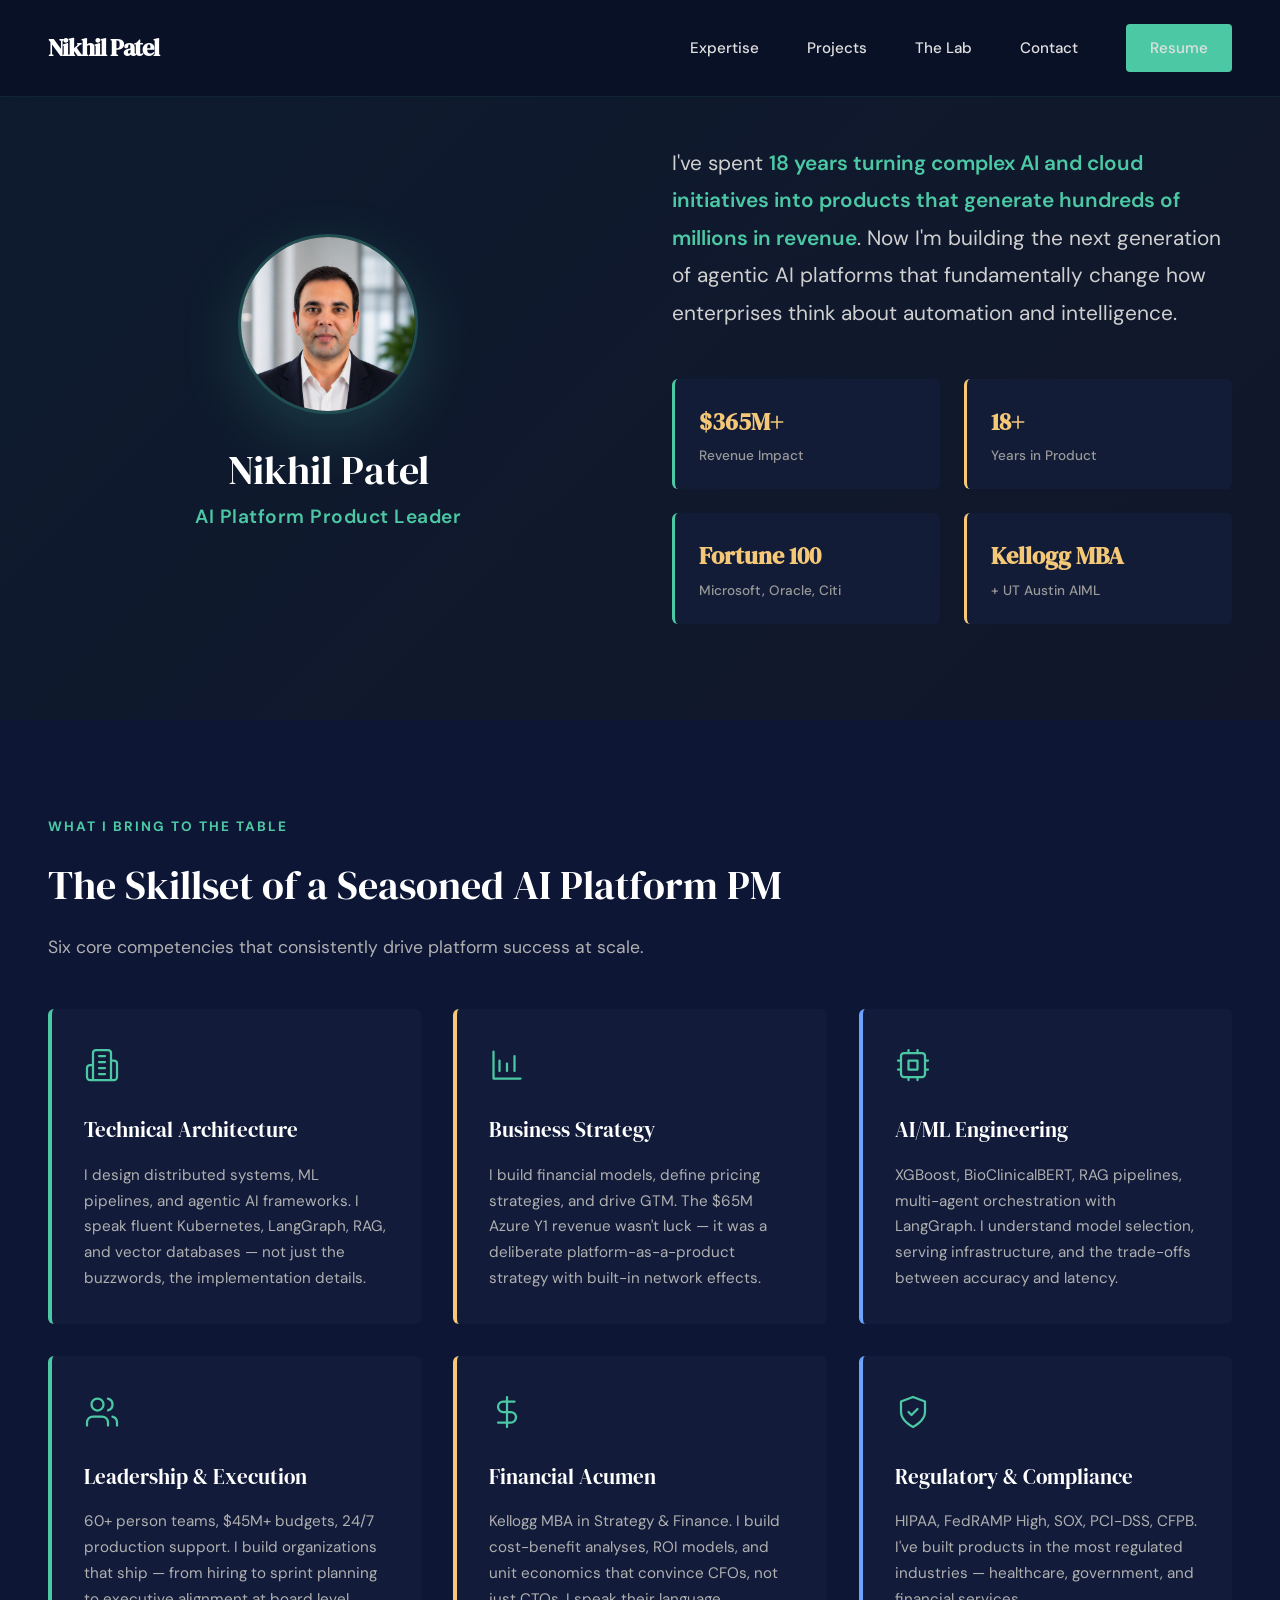
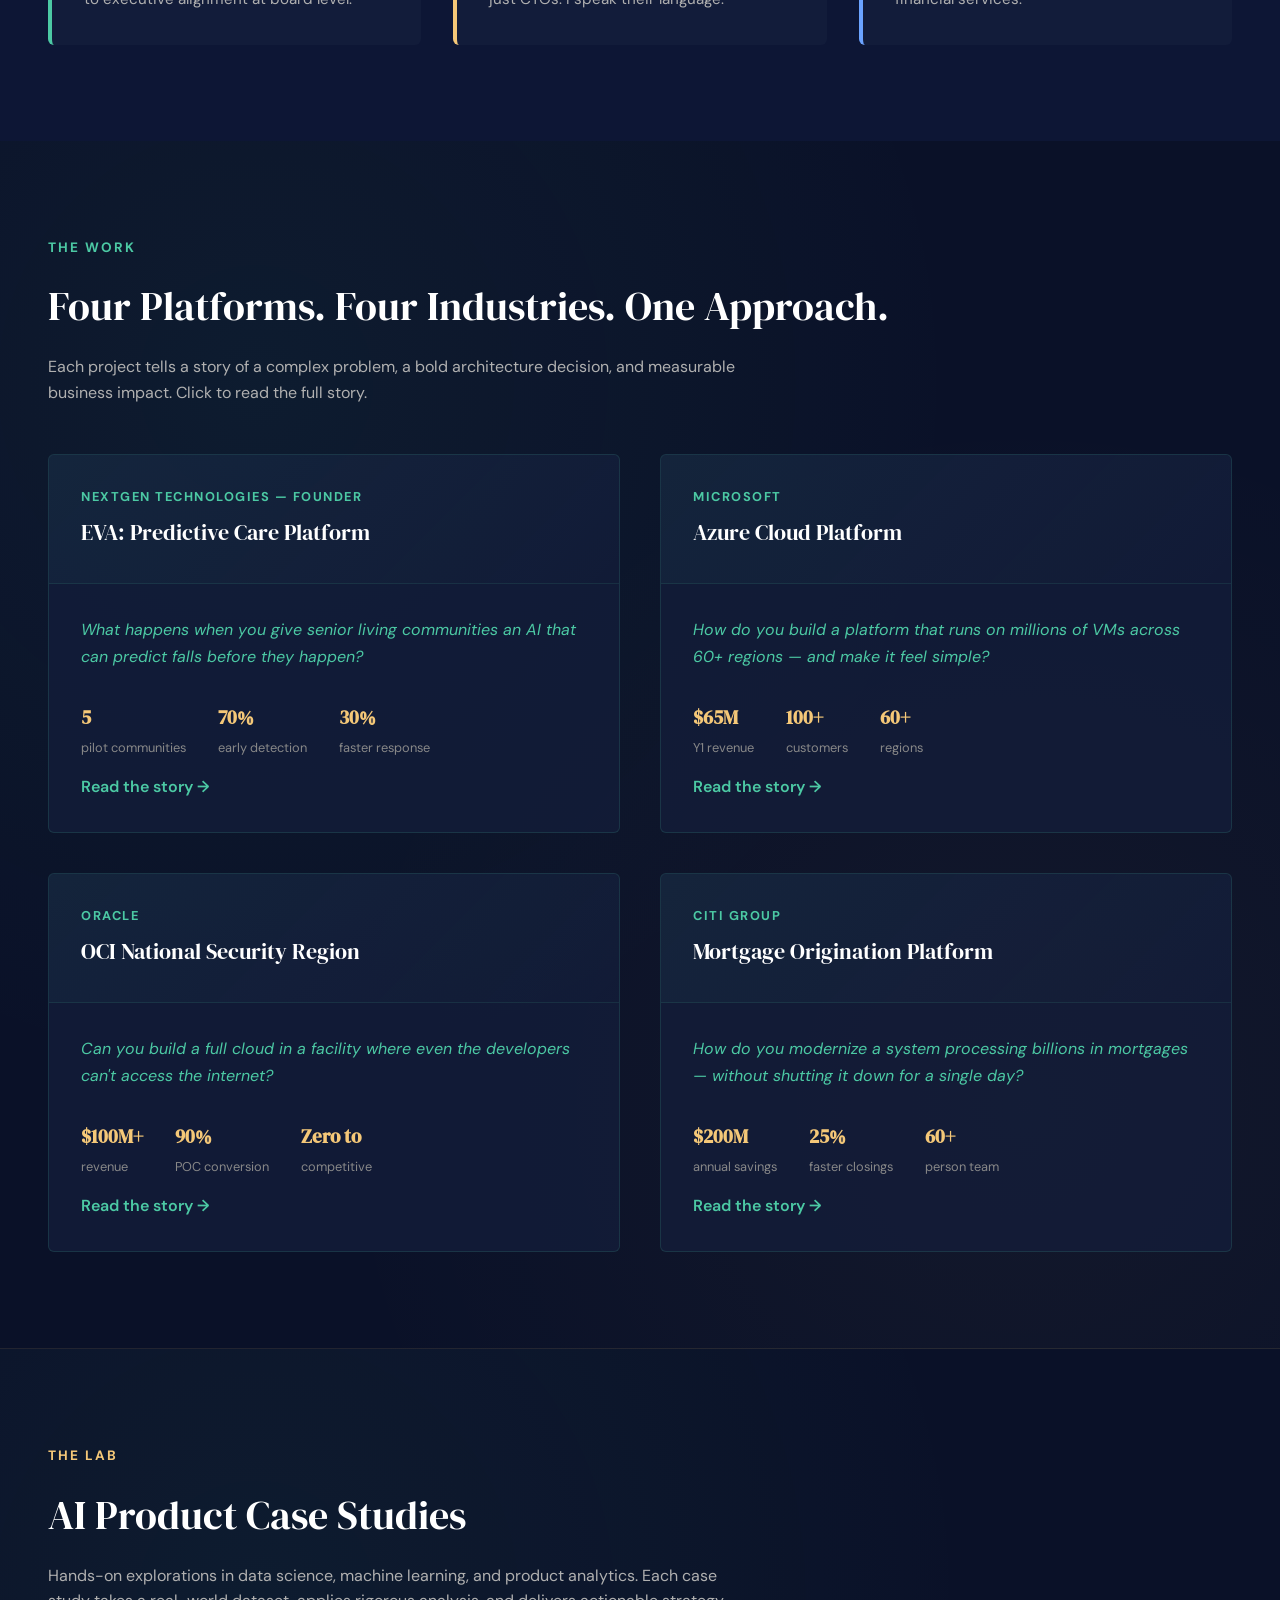
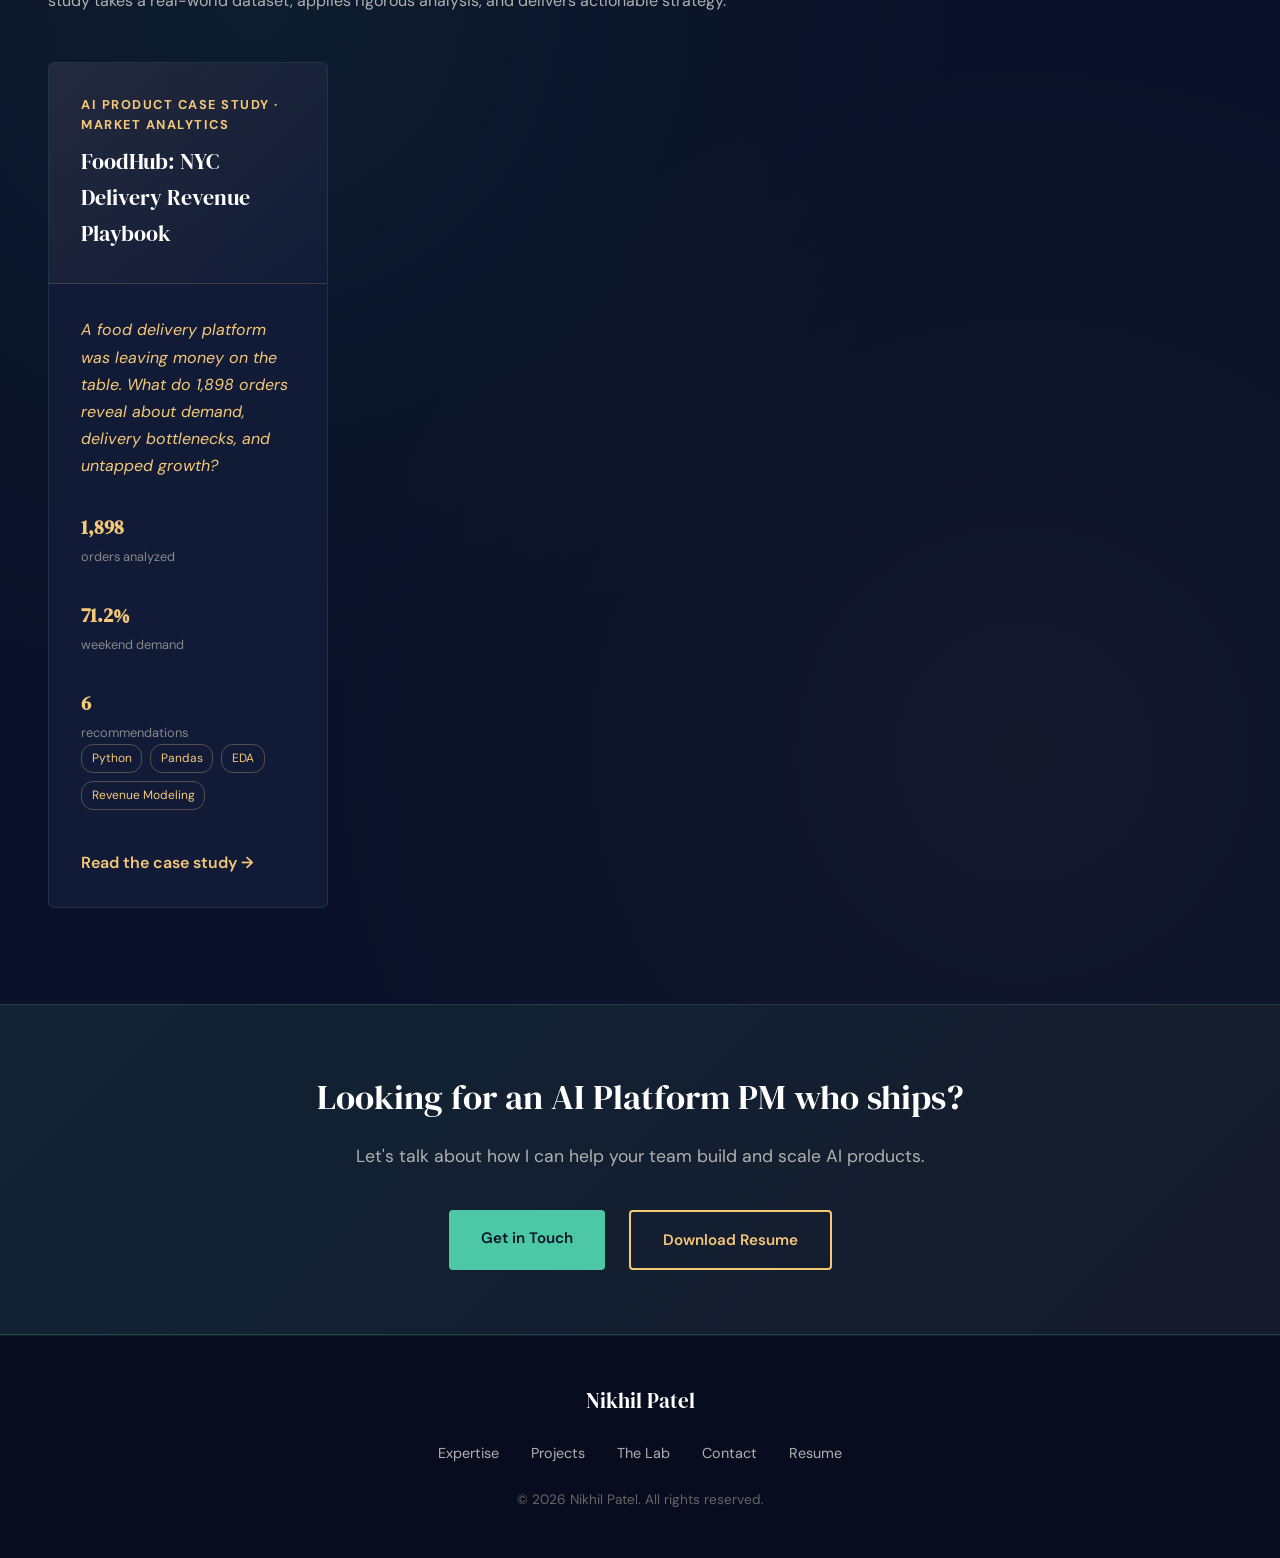
==== commit 6ed8a3bd: "The-lab added" ====
--- a/index.html
+++ b/index.html
@@ -314,6 +314,20 @@
             margin: 0;
         }
 
+        /* The Lab Section */
+        .lab-section {
+            border-top: 1px solid rgba(245, 200, 120, 0.1);
+        }
+
+        .lab-grid {
+            max-width: 600px;
+        }
+
+        .lab-card:hover {
+            border-color: #F5C878 !important;
+            box-shadow: 0 20px 50px rgba(245, 200, 120, 0.15) !important;
+        }
+
         /* Projects Section */
         .projects-section {
             padding: 6rem 3rem;
@@ -713,6 +727,7 @@
         <ul class="nav-links" id="navLinks">
             <li><a href="#competencies">Expertise</a></li>
             <li><a href="#projects">Projects</a></li>
+            <li><a href="#the-lab">The Lab</a></li>
             <li><a href="contact.html">Contact</a></li>
             <li><a href="Nikhil_Resume.pdf" class="nav-cta">Resume</a></li>
         </ul>
@@ -915,6 +930,47 @@
         </div>
     </section>
 
+    <!-- The Lab Section -->
+    <section class="projects-section lab-section" id="the-lab">
+        <div class="section-label" style="color: #F5C878;">THE LAB</div>
+        <h2 class="section-heading">AI Product Case Studies</h2>
+        <p class="projects-subtitle">Hands-on explorations in data science, machine learning, and product analytics. Each case study takes a real-world dataset, applies rigorous analysis, and delivers actionable strategy.</p>
+
+        <div class="projects-grid lab-grid">
+            <!-- FoodHub Project -->
+            <a href="project-foodhub.html" class="project-card lab-card">
+                <div class="project-header" style="background: linear-gradient(135deg, rgba(245, 200, 120, 0.08) 0%, transparent 100%); border-bottom-color: rgba(245, 200, 120, 0.15);">
+                    <div class="project-company" style="color: #F5C878;">AI PRODUCT CASE STUDY &middot; MARKET ANALYTICS</div>
+                    <div class="project-title">FoodHub: NYC Delivery Revenue Playbook</div>
+                </div>
+                <div class="project-body">
+                    <p class="project-story" style="color: #F5C878;">A food delivery platform was leaving money on the table. What do 1,898 orders reveal about demand, delivery bottlenecks, and untapped growth?</p>
+                    <div class="project-metrics">
+                        <div class="metric">
+                            <div class="metric-value">1,898</div>
+                            <div class="metric-label">orders analyzed</div>
+                        </div>
+                        <div class="metric">
+                            <div class="metric-value">71.2%</div>
+                            <div class="metric-label">weekend demand</div>
+                        </div>
+                        <div class="metric">
+                            <div class="metric-value">6</div>
+                            <div class="metric-label">recommendations</div>
+                        </div>
+                    </div>
+                    <div style="display: flex; gap: 0.5rem; flex-wrap: wrap; margin-bottom: 1.5rem;">
+                        <span style="font-size: 0.75rem; padding: 0.25rem 0.6rem; border-radius: 12px; border: 1px solid rgba(245, 200, 120, 0.3); color: #F5C878;">Python</span>
+                        <span style="font-size: 0.75rem; padding: 0.25rem 0.6rem; border-radius: 12px; border: 1px solid rgba(245, 200, 120, 0.3); color: #F5C878;">Pandas</span>
+                        <span style="font-size: 0.75rem; padding: 0.25rem 0.6rem; border-radius: 12px; border: 1px solid rgba(245, 200, 120, 0.3); color: #F5C878;">EDA</span>
+                        <span style="font-size: 0.75rem; padding: 0.25rem 0.6rem; border-radius: 12px; border: 1px solid rgba(245, 200, 120, 0.3); color: #F5C878;">Revenue Modeling</span>
+                    </div>
+                    <span class="project-cta" style="color: #F5C878;">Read the case study →</span>
+                </div>
+            </a>
+        </div>
+    </section>
+
     <!-- CTA Banner -->
     <section class="cta-banner">
         <h2>Looking for an AI Platform PM who ships?</h2>
@@ -932,6 +988,7 @@
             <div class="footer-links">
                 <a href="#competencies">Expertise</a>
                 <a href="#projects">Projects</a>
+                <a href="#the-lab">The Lab</a>
                 <a href="contact.html">Contact</a>
                 <a href="Nikhil_Resume.pdf">Resume</a>
             </div>
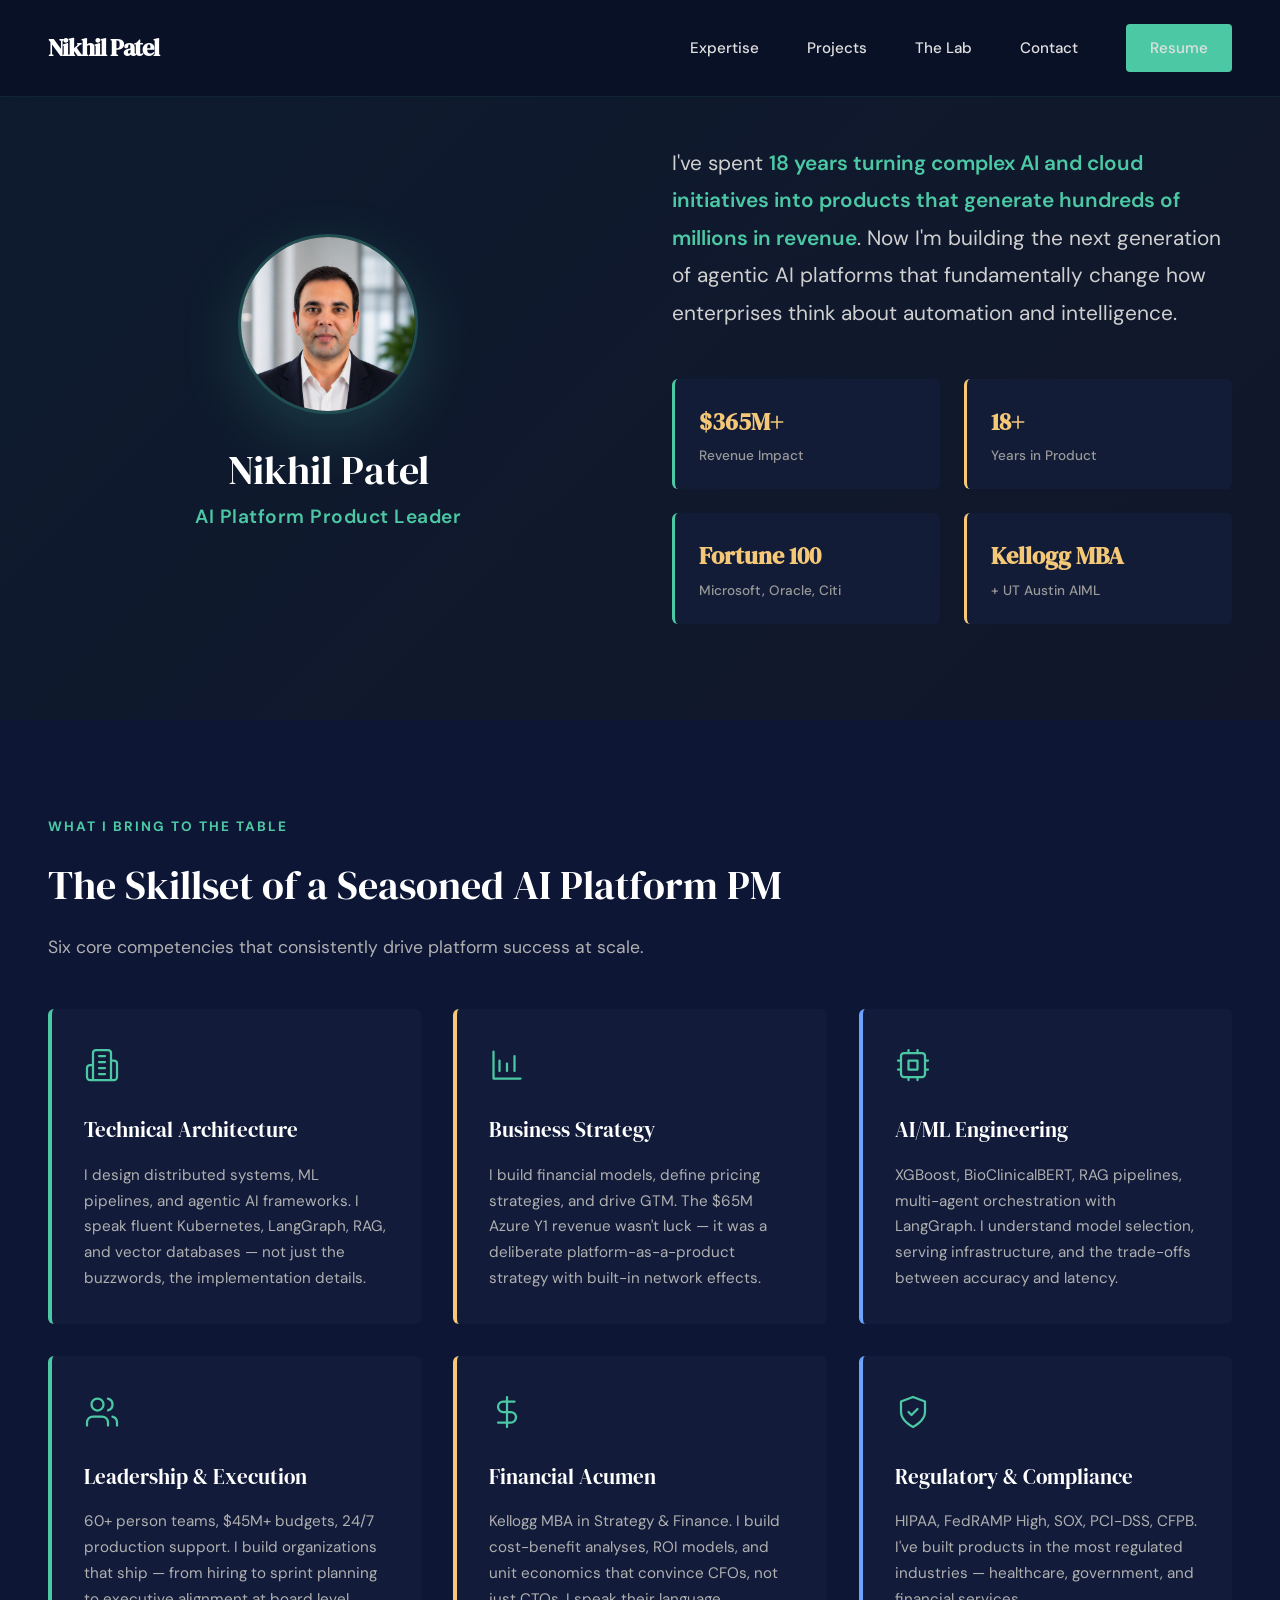
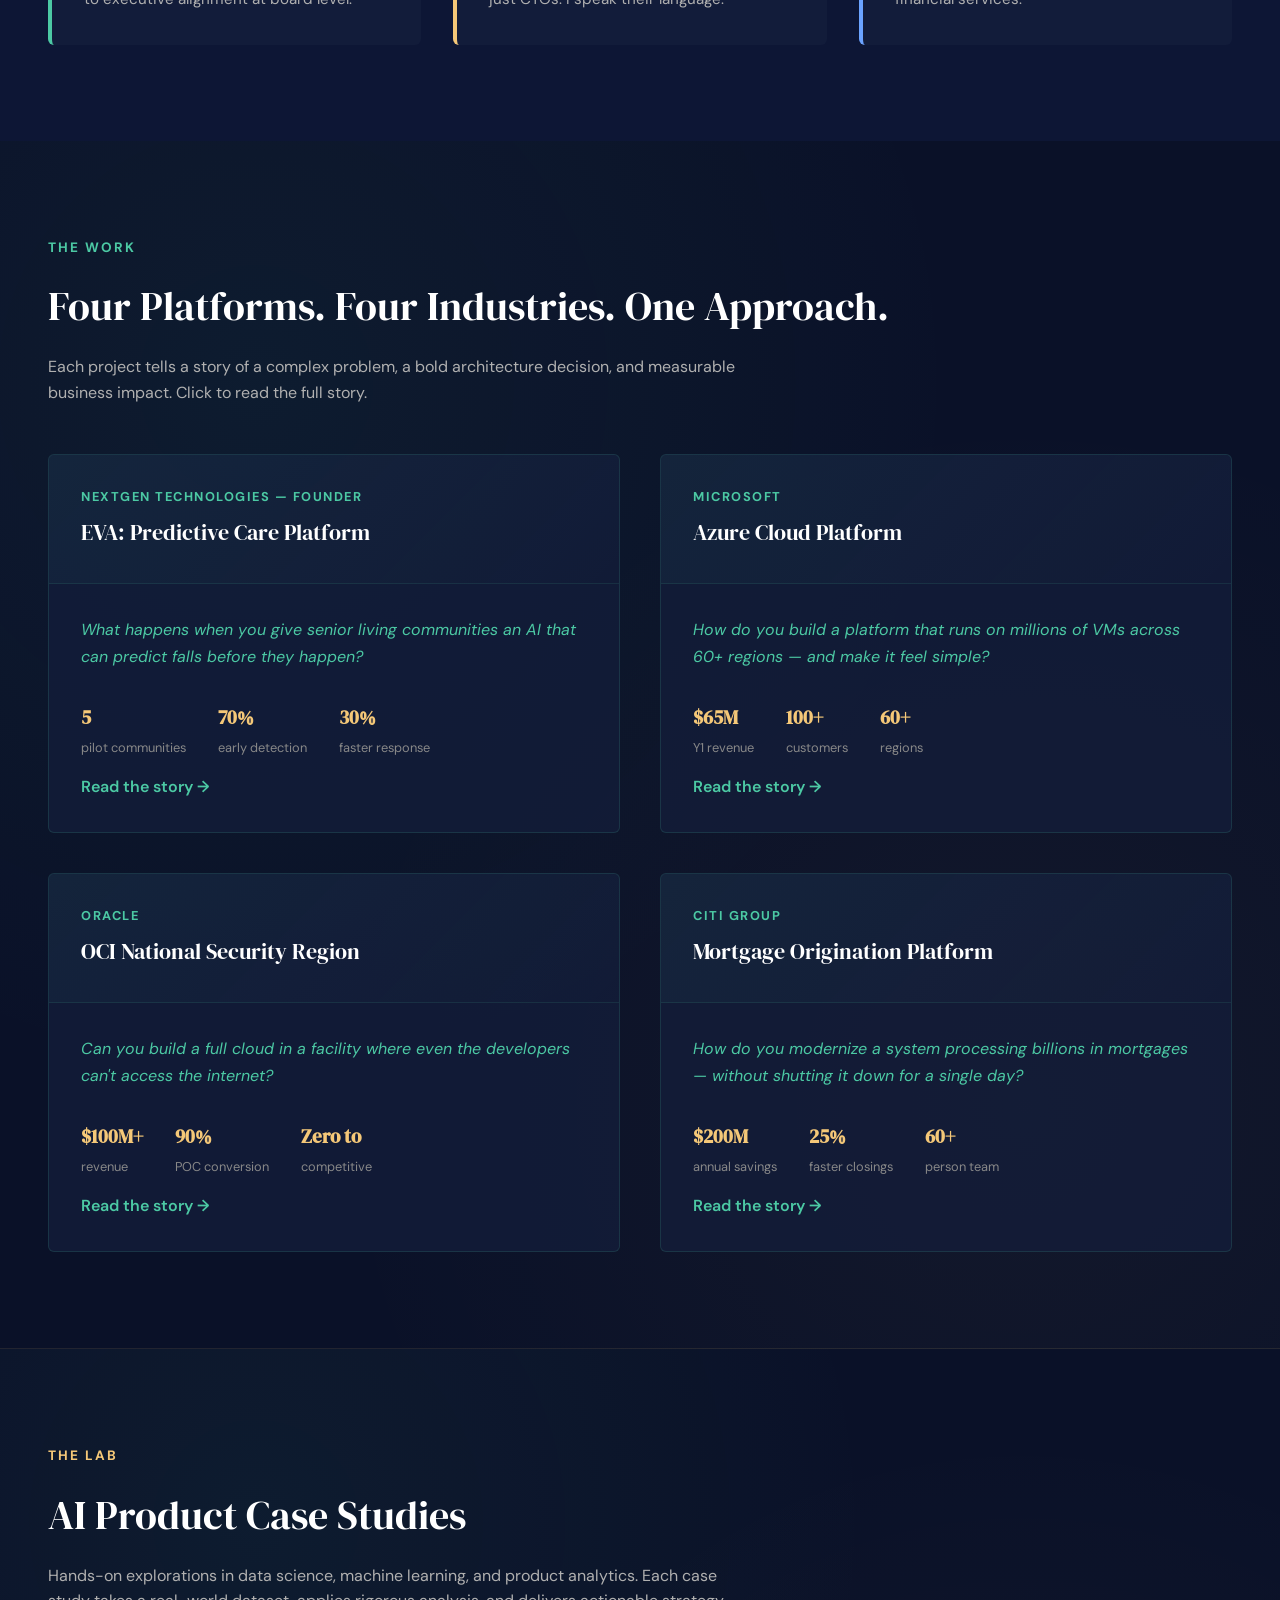
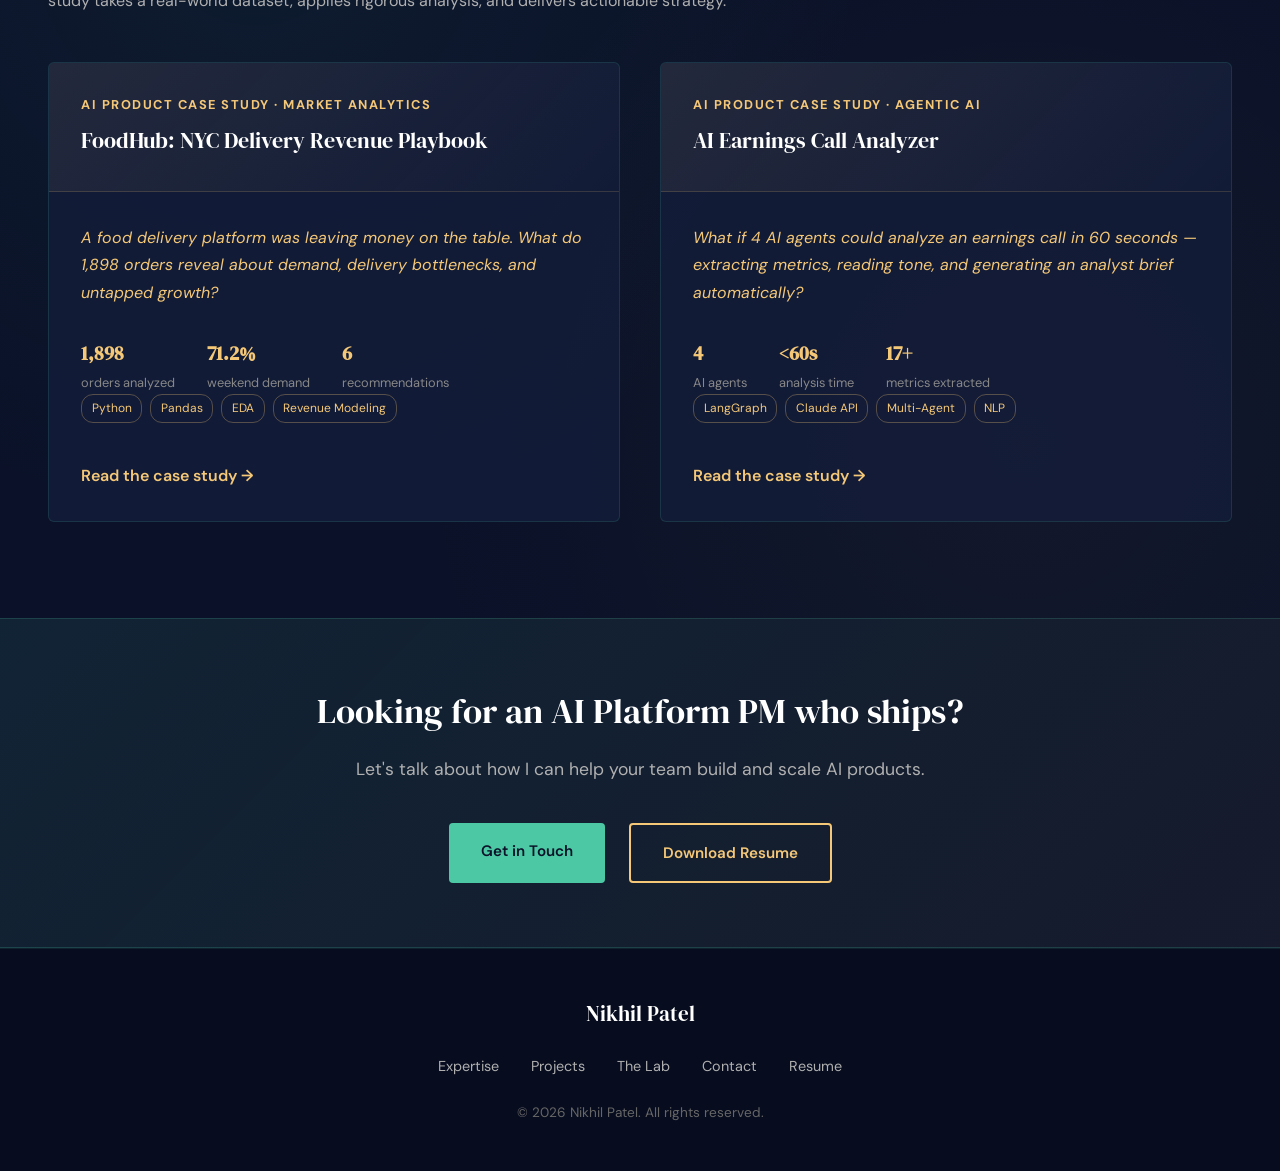
==== commit 1835defb: "project analyzer added" ====
--- a/index.html
+++ b/index.html
@@ -936,7 +936,7 @@
         <h2 class="section-heading">AI Product Case Studies</h2>
         <p class="projects-subtitle">Hands-on explorations in data science, machine learning, and product analytics. Each case study takes a real-world dataset, applies rigorous analysis, and delivers actionable strategy.</p>
 
-        <div class="projects-grid lab-grid">
+        <div class="projects-grid lab-grid" style="max-width: 1200px;">
             <!-- FoodHub Project -->
             <a href="project-foodhub.html" class="project-card lab-card">
                 <div class="project-header" style="background: linear-gradient(135deg, rgba(245, 200, 120, 0.08) 0%, transparent 100%); border-bottom-color: rgba(245, 200, 120, 0.15);">
@@ -964,6 +964,38 @@
                         <span style="font-size: 0.75rem; padding: 0.25rem 0.6rem; border-radius: 12px; border: 1px solid rgba(245, 200, 120, 0.3); color: #F5C878;">Pandas</span>
                         <span style="font-size: 0.75rem; padding: 0.25rem 0.6rem; border-radius: 12px; border: 1px solid rgba(245, 200, 120, 0.3); color: #F5C878;">EDA</span>
                         <span style="font-size: 0.75rem; padding: 0.25rem 0.6rem; border-radius: 12px; border: 1px solid rgba(245, 200, 120, 0.3); color: #F5C878;">Revenue Modeling</span>
+                    </div>
+                    <span class="project-cta" style="color: #F5C878;">Read the case study →</span>
+                </div>
+            </a>
+
+            <!-- Earnings Call Analyzer -->
+            <a href="project-earnings-analyzer.html" class="project-card lab-card">
+                <div class="project-header" style="background: linear-gradient(135deg, rgba(245, 200, 120, 0.08) 0%, transparent 100%); border-bottom-color: rgba(245, 200, 120, 0.15);">
+                    <div class="project-company" style="color: #F5C878;">AI PRODUCT CASE STUDY &middot; AGENTIC AI</div>
+                    <div class="project-title">AI Earnings Call Analyzer</div>
+                </div>
+                <div class="project-body">
+                    <p class="project-story" style="color: #F5C878;">What if 4 AI agents could analyze an earnings call in 60 seconds — extracting metrics, reading tone, and generating an analyst brief automatically?</p>
+                    <div class="project-metrics">
+                        <div class="metric">
+                            <div class="metric-value">4</div>
+                            <div class="metric-label">AI agents</div>
+                        </div>
+                        <div class="metric">
+                            <div class="metric-value">&lt;60s</div>
+                            <div class="metric-label">analysis time</div>
+                        </div>
+                        <div class="metric">
+                            <div class="metric-value">17+</div>
+                            <div class="metric-label">metrics extracted</div>
+                        </div>
+                    </div>
+                    <div style="display: flex; gap: 0.5rem; flex-wrap: wrap; margin-bottom: 1.5rem;">
+                        <span style="font-size: 0.75rem; padding: 0.25rem 0.6rem; border-radius: 12px; border: 1px solid rgba(245, 200, 120, 0.3); color: #F5C878;">LangGraph</span>
+                        <span style="font-size: 0.75rem; padding: 0.25rem 0.6rem; border-radius: 12px; border: 1px solid rgba(245, 200, 120, 0.3); color: #F5C878;">Claude API</span>
+                        <span style="font-size: 0.75rem; padding: 0.25rem 0.6rem; border-radius: 12px; border: 1px solid rgba(245, 200, 120, 0.3); color: #F5C878;">Multi-Agent</span>
+                        <span style="font-size: 0.75rem; padding: 0.25rem 0.6rem; border-radius: 12px; border: 1px solid rgba(245, 200, 120, 0.3); color: #F5C878;">NLP</span>
                     </div>
                     <span class="project-cta" style="color: #F5C878;">Read the case study →</span>
                 </div>
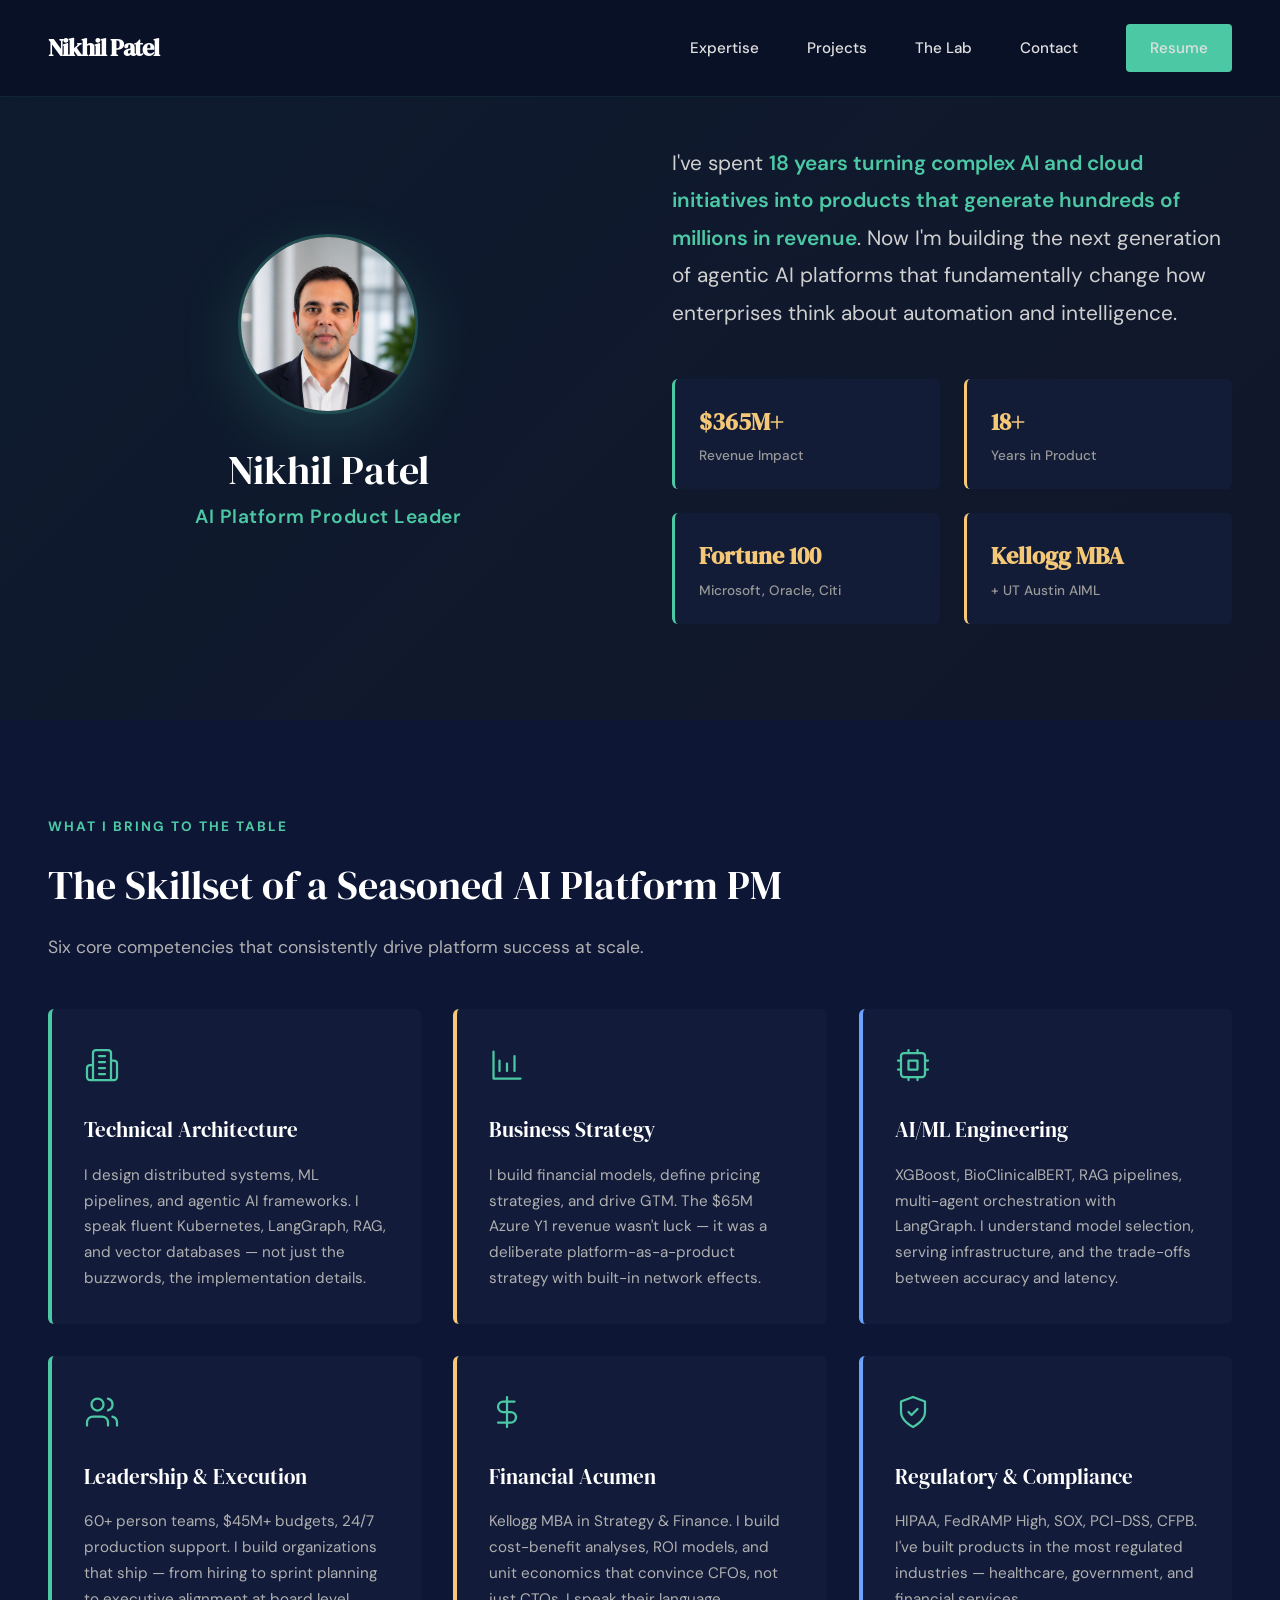
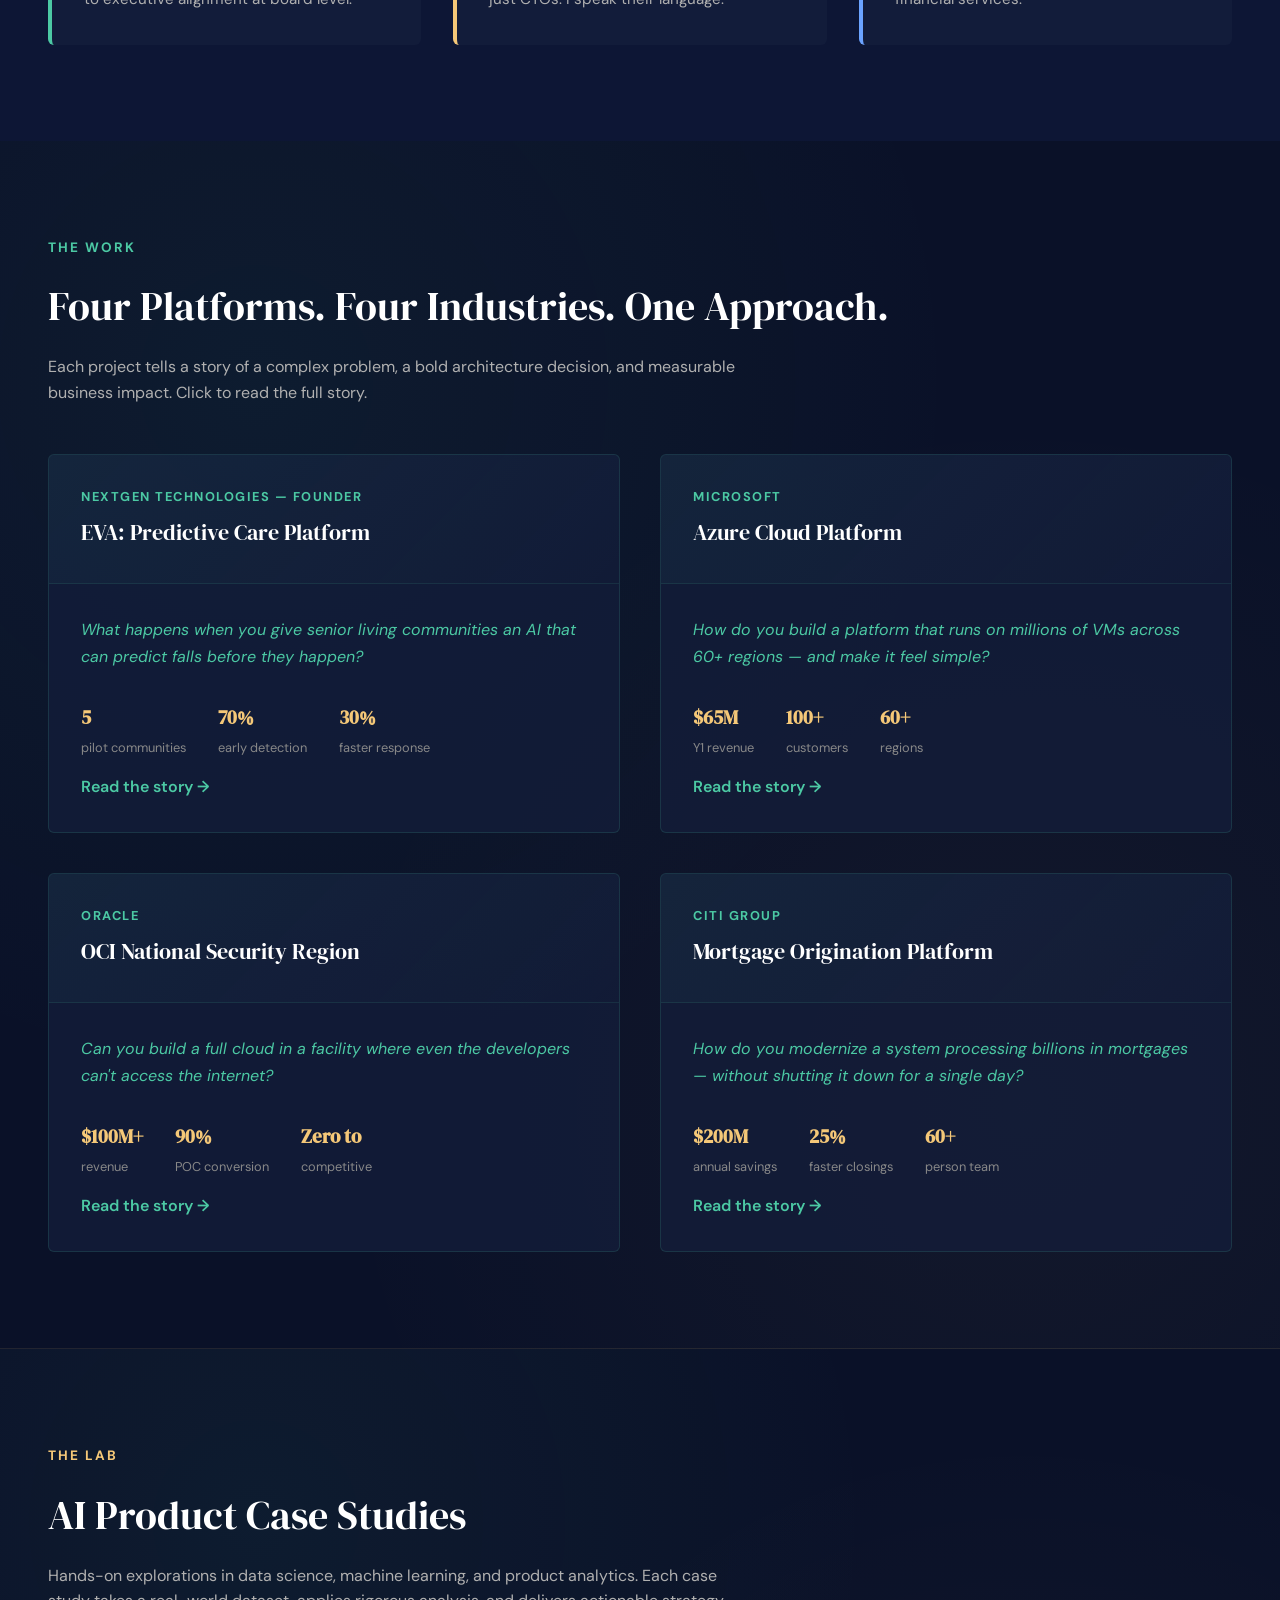
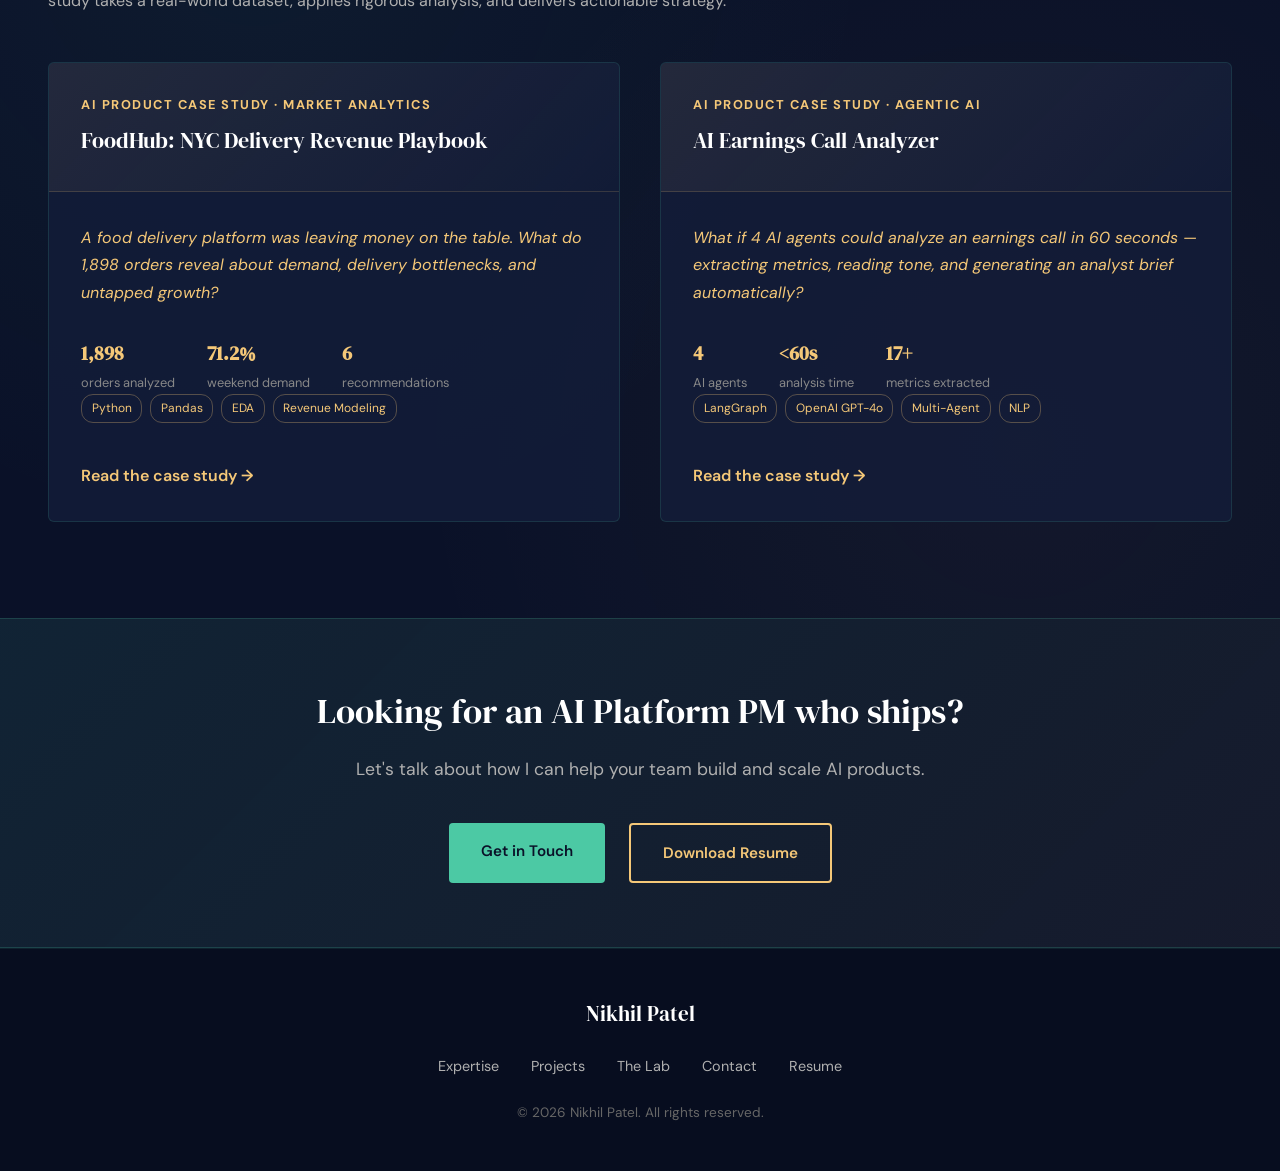
==== commit d99eb2ca: "analyzer demo link added" ====
--- a/index.html
+++ b/index.html
@@ -993,7 +993,7 @@
                     </div>
                     <div style="display: flex; gap: 0.5rem; flex-wrap: wrap; margin-bottom: 1.5rem;">
                         <span style="font-size: 0.75rem; padding: 0.25rem 0.6rem; border-radius: 12px; border: 1px solid rgba(245, 200, 120, 0.3); color: #F5C878;">LangGraph</span>
-                        <span style="font-size: 0.75rem; padding: 0.25rem 0.6rem; border-radius: 12px; border: 1px solid rgba(245, 200, 120, 0.3); color: #F5C878;">Claude API</span>
+                        <span style="font-size: 0.75rem; padding: 0.25rem 0.6rem; border-radius: 12px; border: 1px solid rgba(245, 200, 120, 0.3); color: #F5C878;">OpenAI GPT-4o</span>
                         <span style="font-size: 0.75rem; padding: 0.25rem 0.6rem; border-radius: 12px; border: 1px solid rgba(245, 200, 120, 0.3); color: #F5C878;">Multi-Agent</span>
                         <span style="font-size: 0.75rem; padding: 0.25rem 0.6rem; border-radius: 12px; border: 1px solid rgba(245, 200, 120, 0.3); color: #F5C878;">NLP</span>
                     </div>
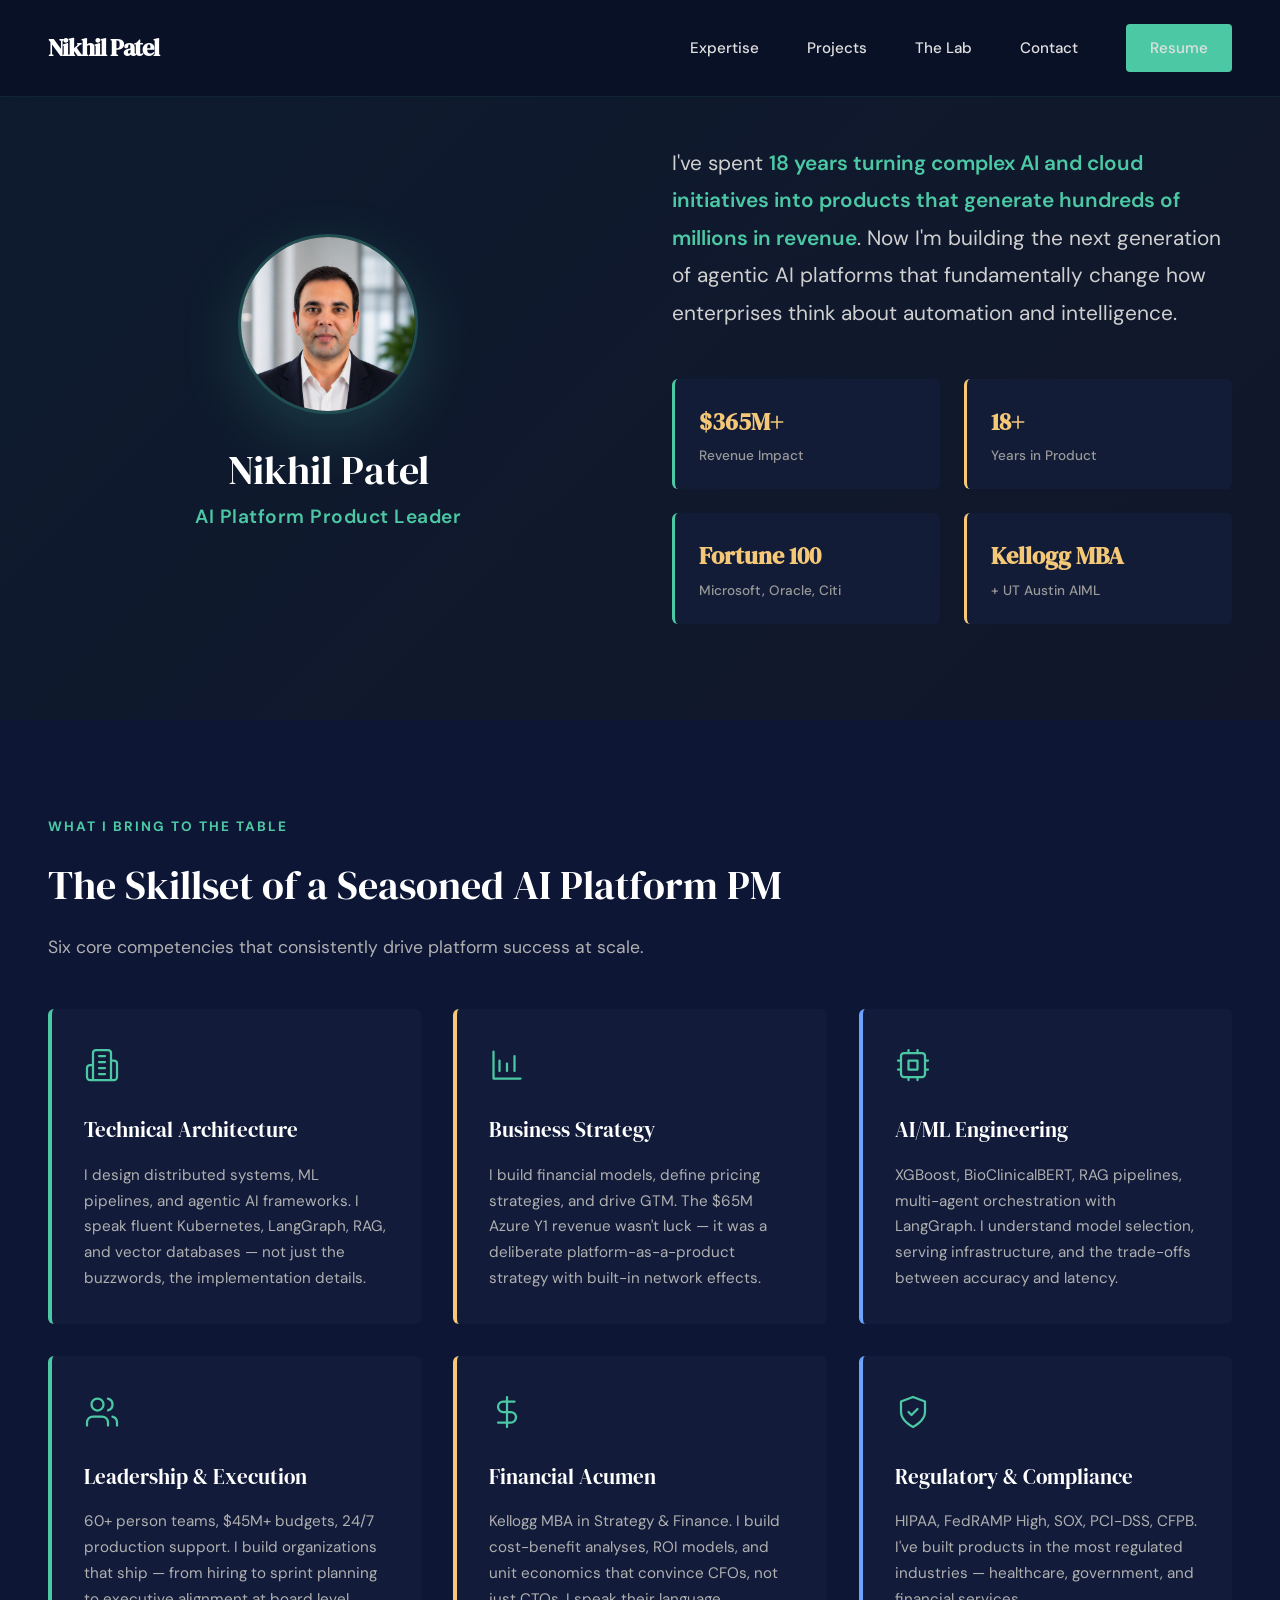
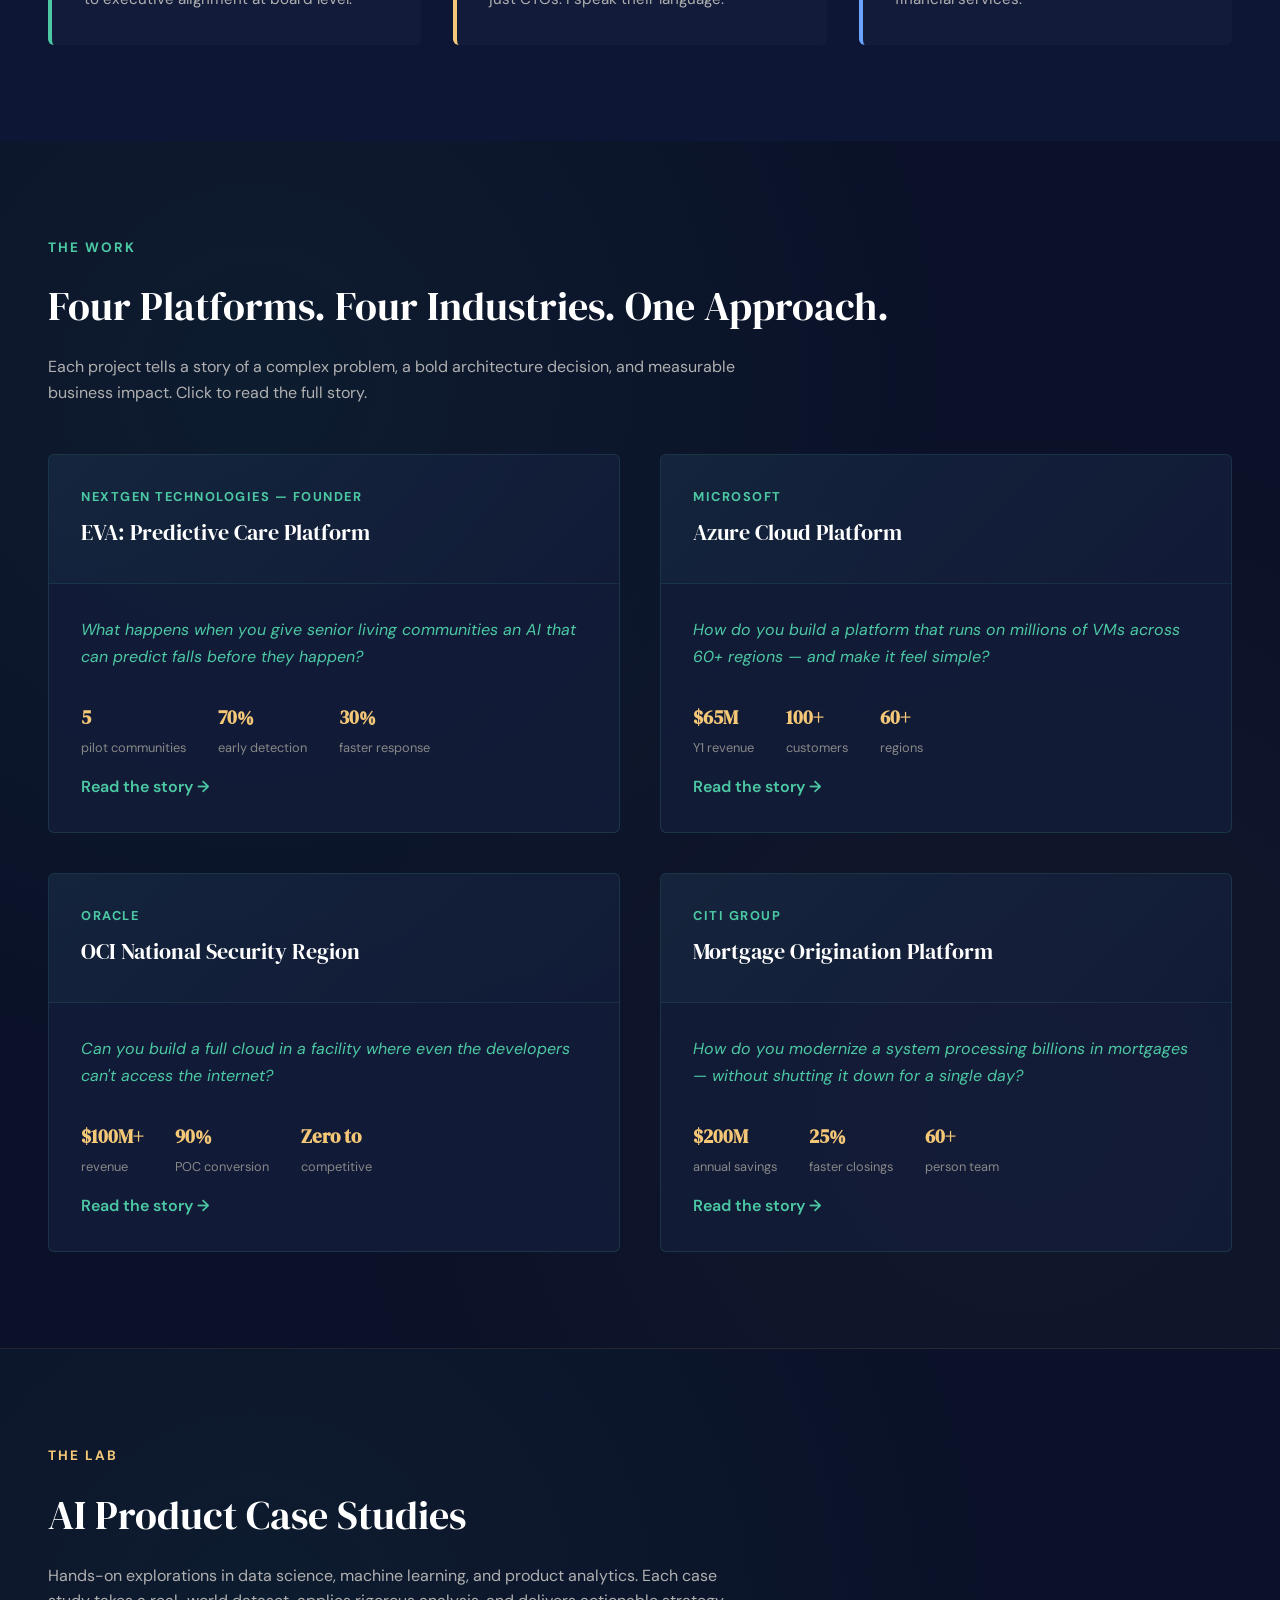
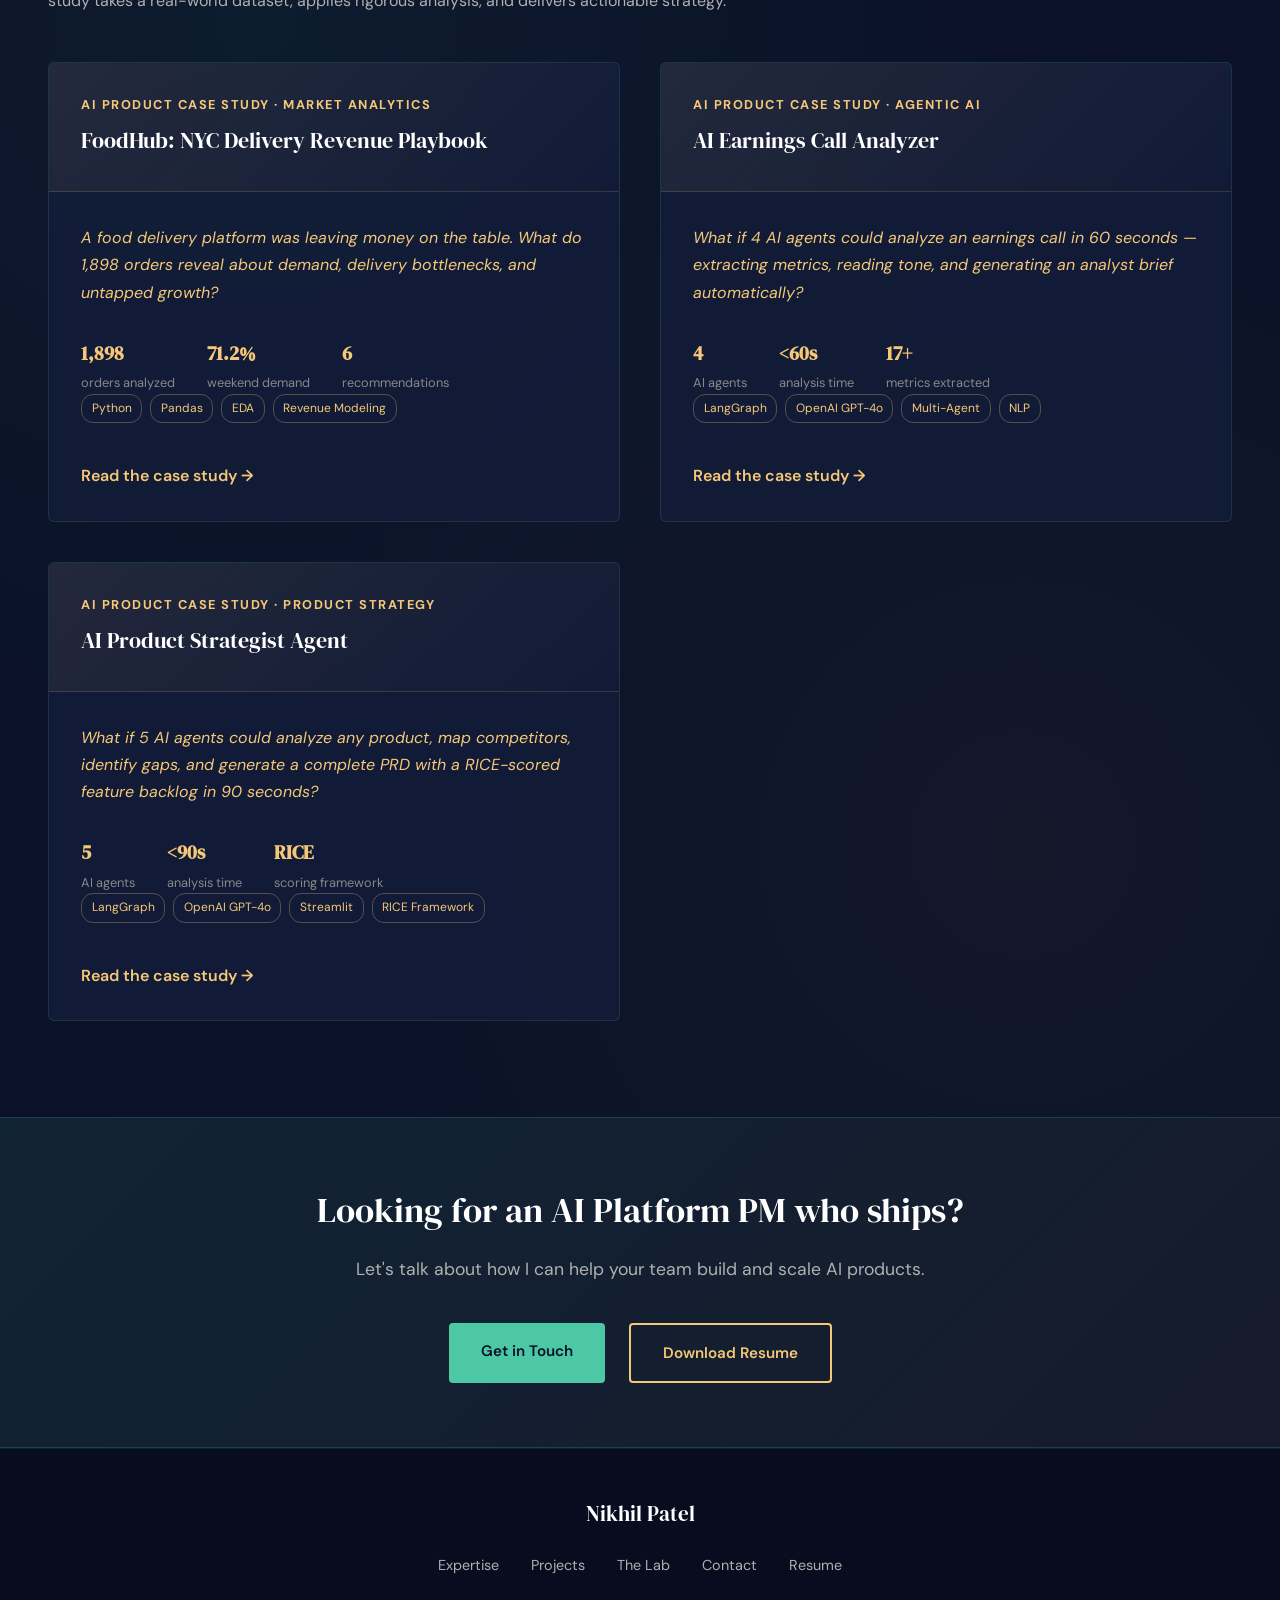
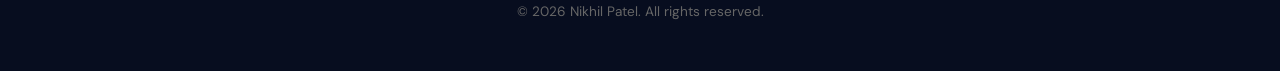
==== commit 73192b37: "product strategy agent" ====
--- a/index.html
+++ b/index.html
@@ -320,7 +320,7 @@
         }
 
         .lab-grid {
-            max-width: 600px;
+            max-width: 1200px;
         }
 
         .lab-card:hover {
@@ -1000,6 +1000,38 @@
                     <span class="project-cta" style="color: #F5C878;">Read the case study →</span>
                 </div>
             </a>
+
+            <!-- Product Strategist Agent -->
+            <a href="project-product-strategist.html" class="project-card lab-card">
+                <div class="project-header" style="background: linear-gradient(135deg, rgba(245, 200, 120, 0.08) 0%, transparent 100%); border-bottom-color: rgba(245, 200, 120, 0.15);">
+                    <div class="project-company" style="color: #F5C878;">AI PRODUCT CASE STUDY &middot; PRODUCT STRATEGY</div>
+                    <div class="project-title">AI Product Strategist Agent</div>
+                </div>
+                <div class="project-body">
+                    <p class="project-story" style="color: #F5C878;">What if 5 AI agents could analyze any product, map competitors, identify gaps, and generate a complete PRD with a RICE-scored feature backlog in 90 seconds?</p>
+                    <div class="project-metrics">
+                        <div class="metric">
+                            <div class="metric-value">5</div>
+                            <div class="metric-label">AI agents</div>
+                        </div>
+                        <div class="metric">
+                            <div class="metric-value">&lt;90s</div>
+                            <div class="metric-label">analysis time</div>
+                        </div>
+                        <div class="metric">
+                            <div class="metric-value">RICE</div>
+                            <div class="metric-label">scoring framework</div>
+                        </div>
+                    </div>
+                    <div style="display: flex; gap: 0.5rem; flex-wrap: wrap; margin-bottom: 1.5rem;">
+                        <span style="font-size: 0.75rem; padding: 0.25rem 0.6rem; border-radius: 12px; border: 1px solid rgba(245, 200, 120, 0.3); color: #F5C878;">LangGraph</span>
+                        <span style="font-size: 0.75rem; padding: 0.25rem 0.6rem; border-radius: 12px; border: 1px solid rgba(245, 200, 120, 0.3); color: #F5C878;">OpenAI GPT-4o</span>
+                        <span style="font-size: 0.75rem; padding: 0.25rem 0.6rem; border-radius: 12px; border: 1px solid rgba(245, 200, 120, 0.3); color: #F5C878;">Streamlit</span>
+                        <span style="font-size: 0.75rem; padding: 0.25rem 0.6rem; border-radius: 12px; border: 1px solid rgba(245, 200, 120, 0.3); color: #F5C878;">RICE Framework</span>
+                    </div>
+                    <span class="project-cta" style="color: #F5C878;">Read the case study →</span>
+                </div>
+            </a>
         </div>
     </section>
 
